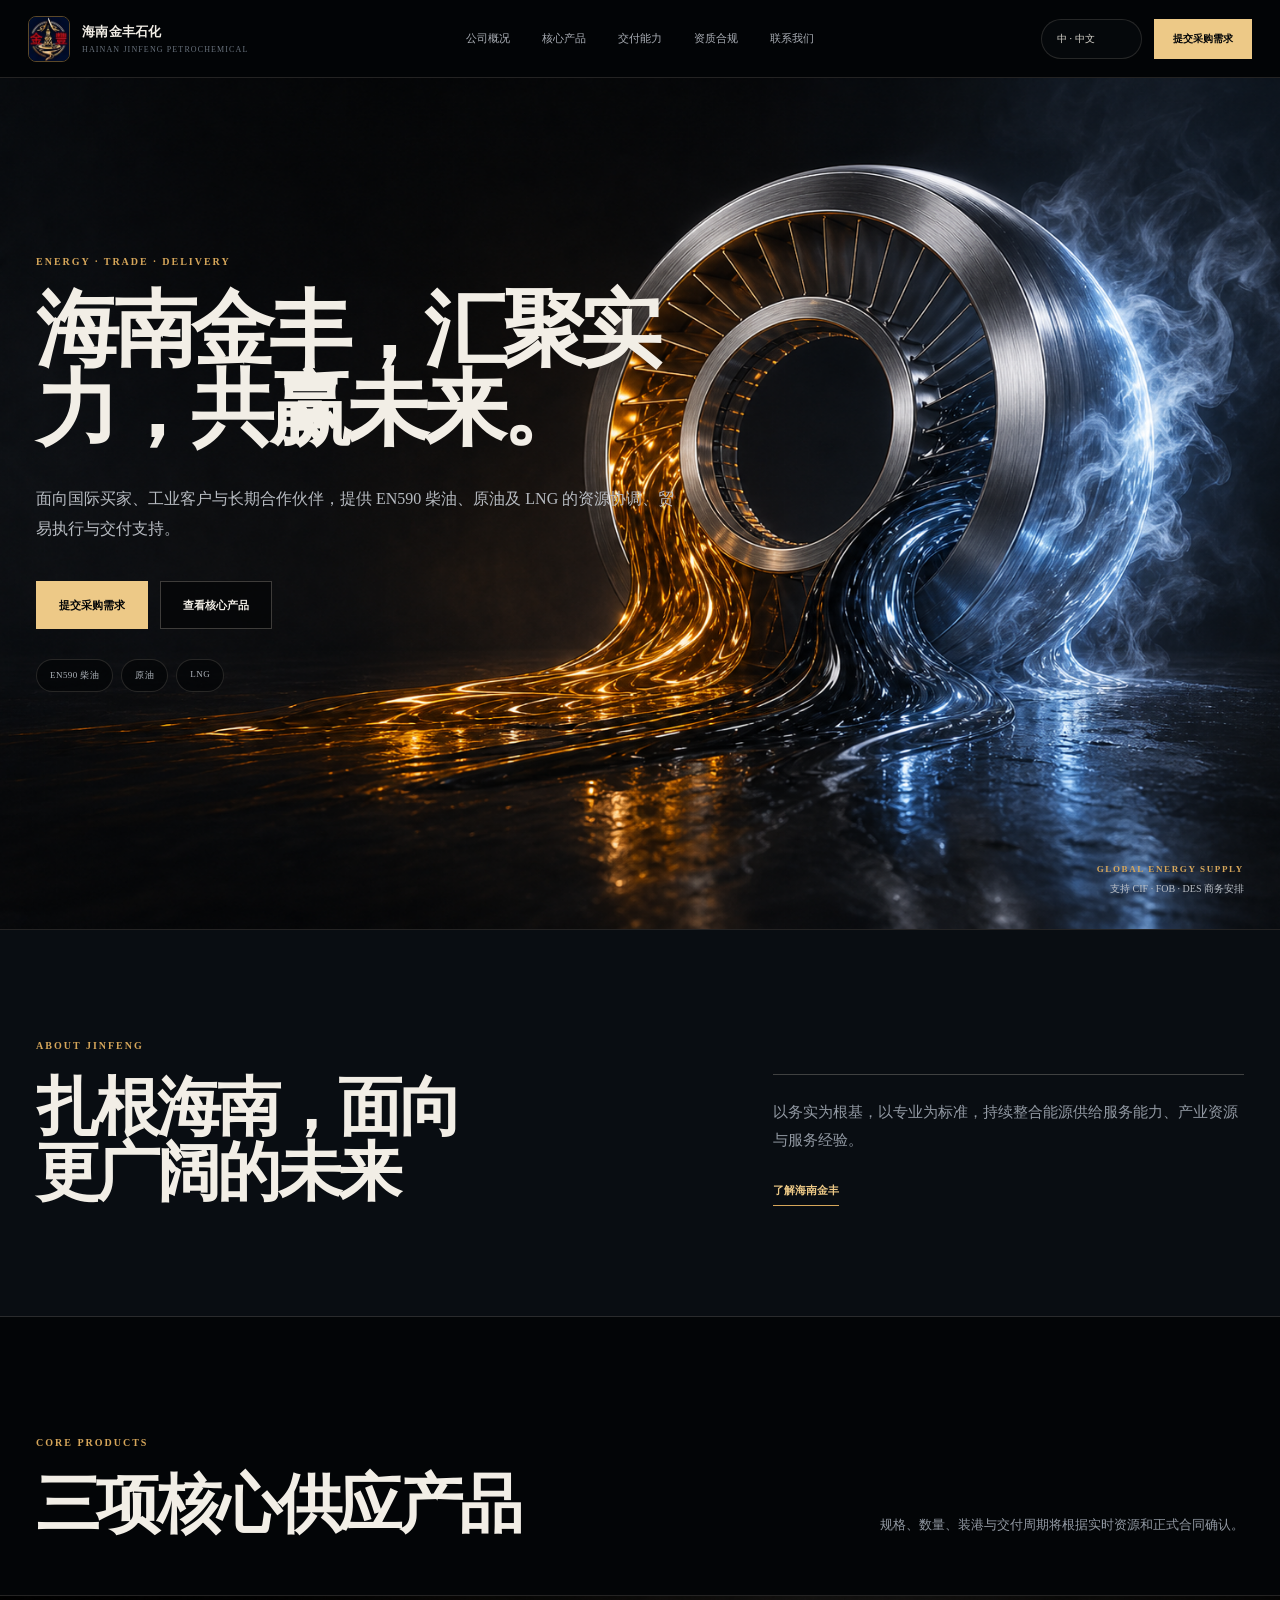
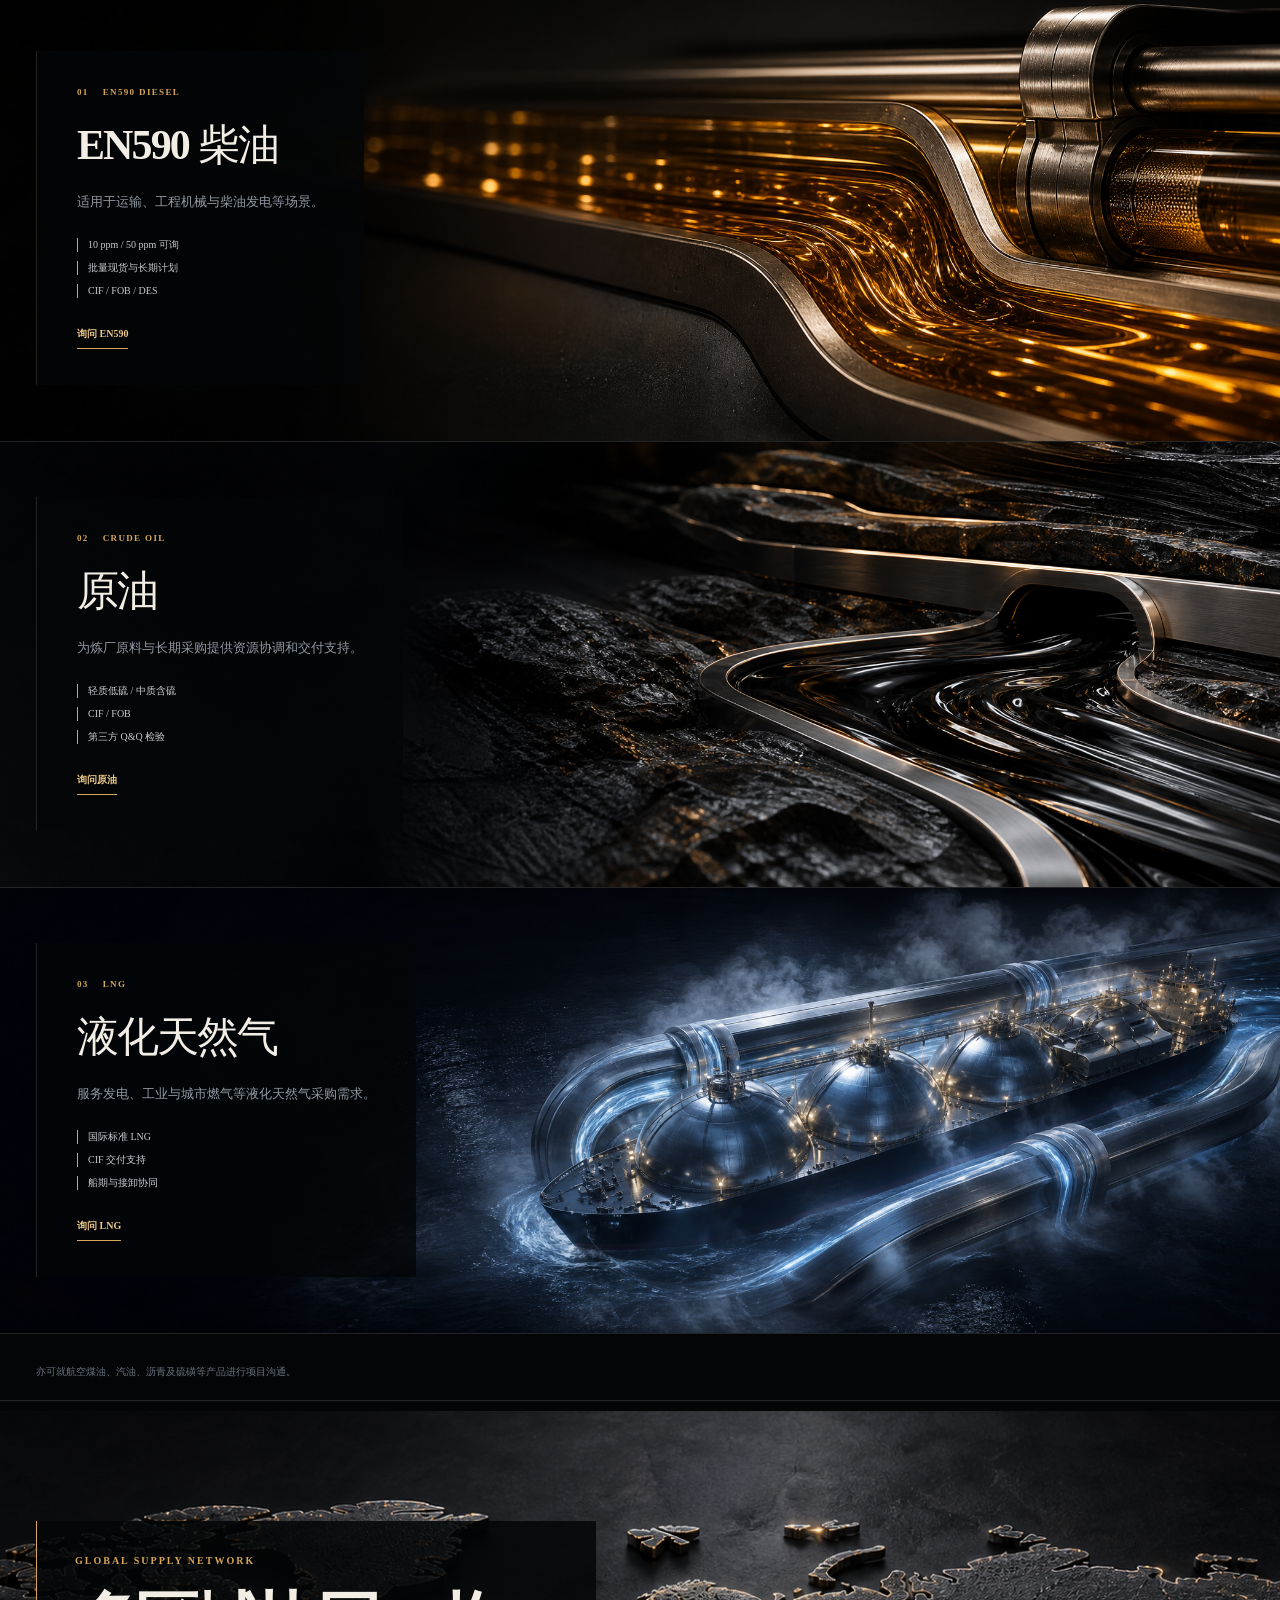
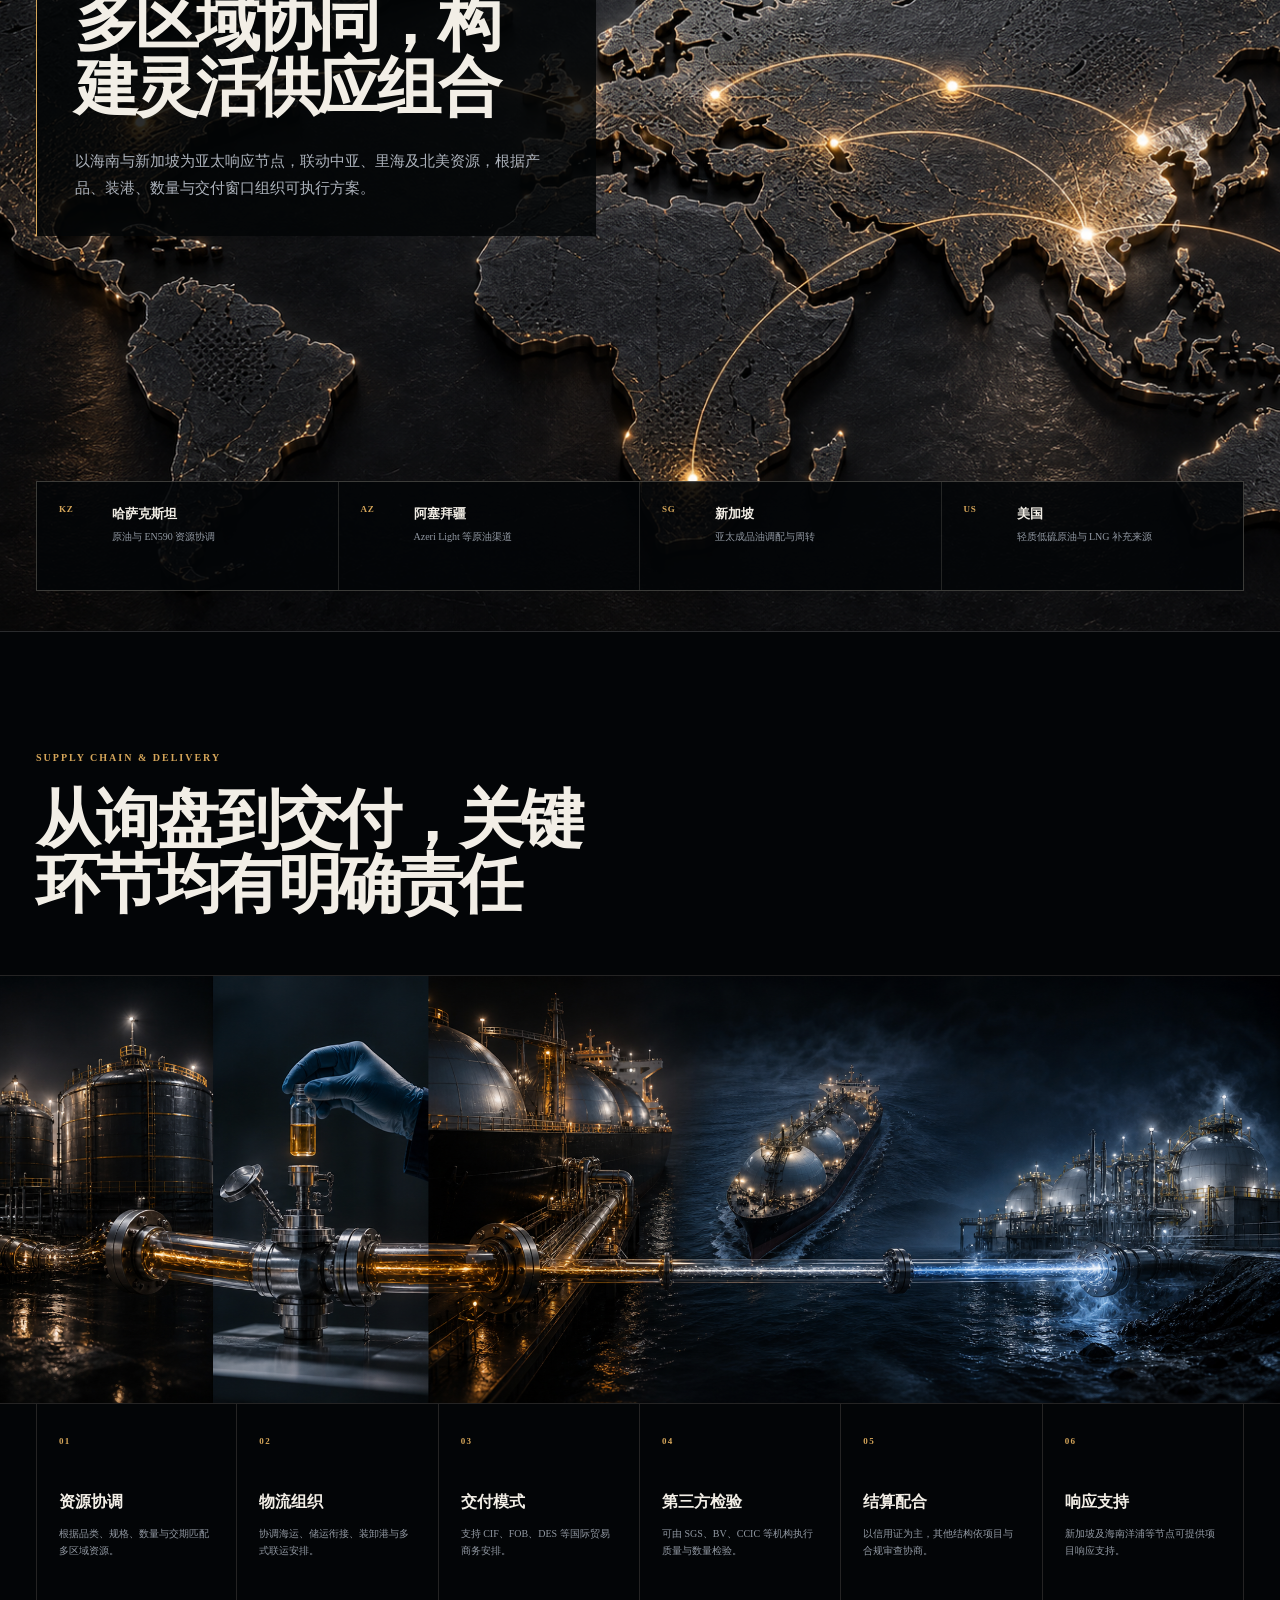
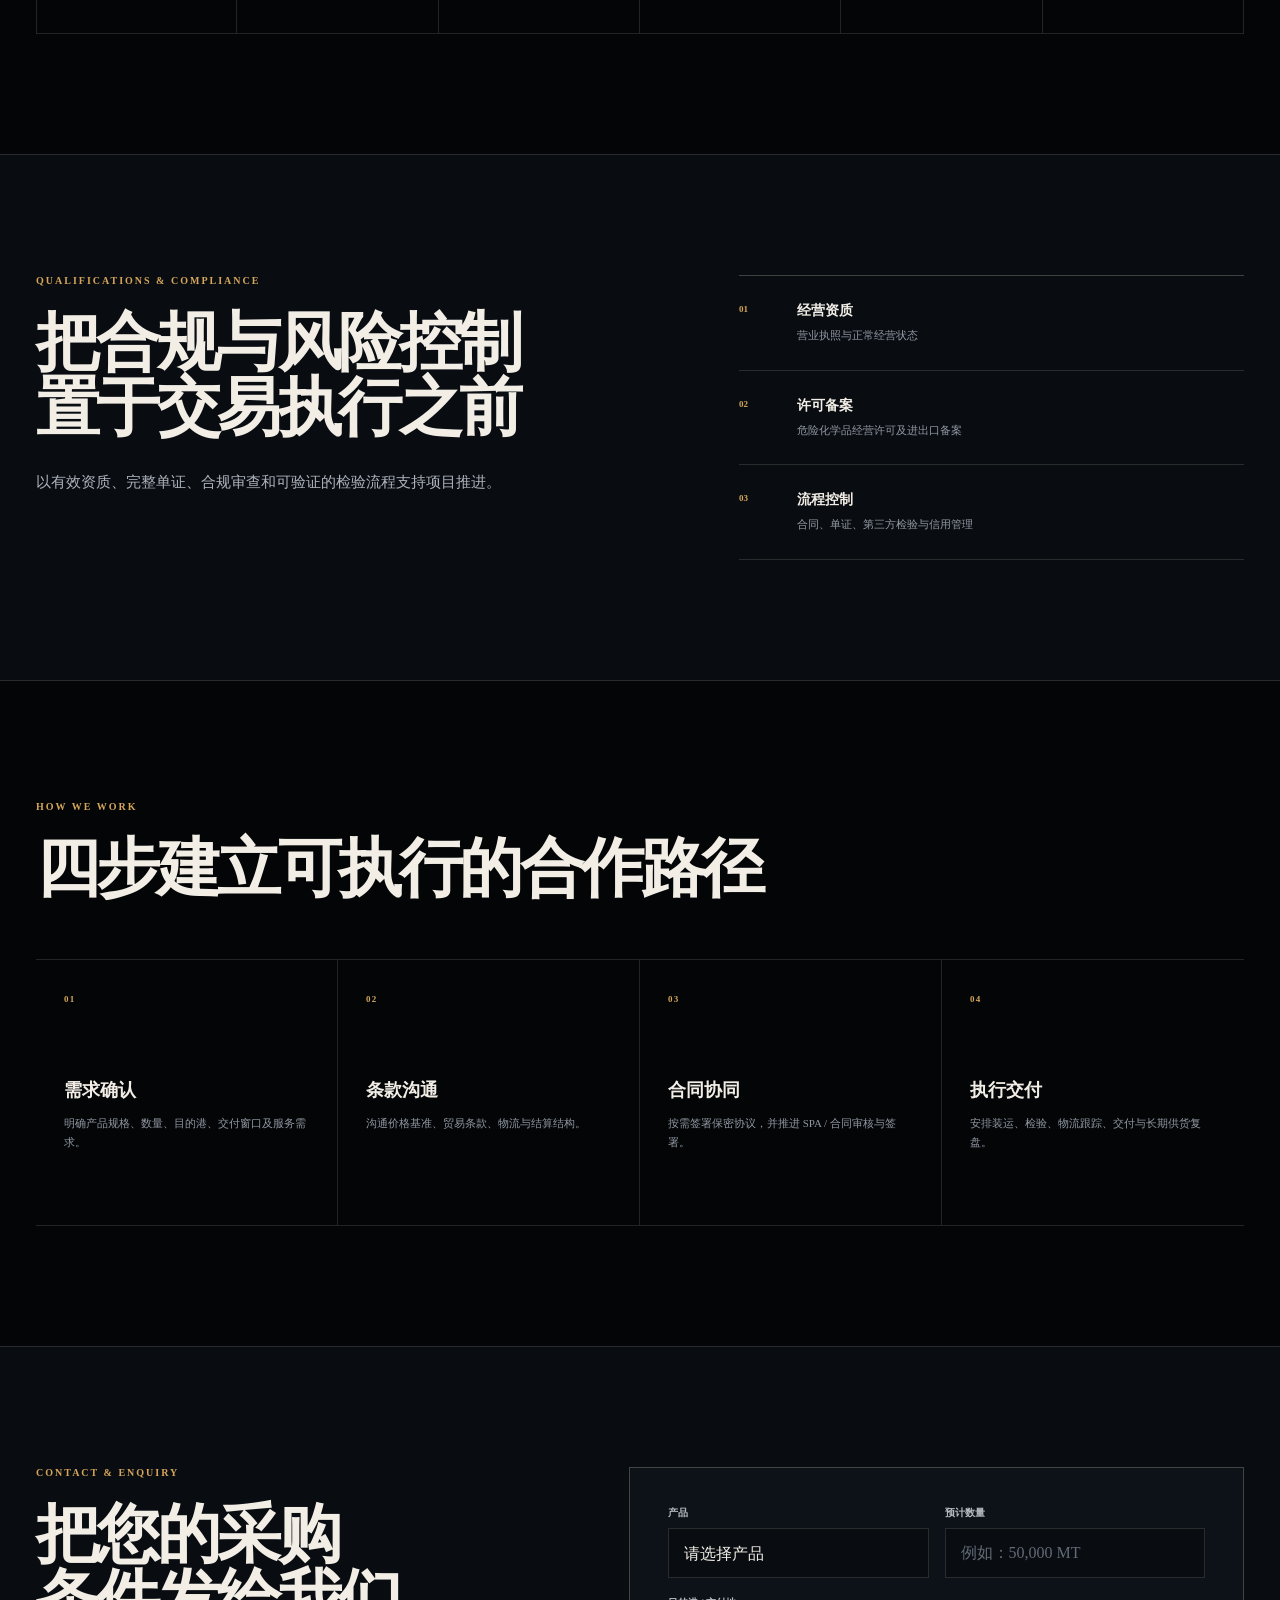
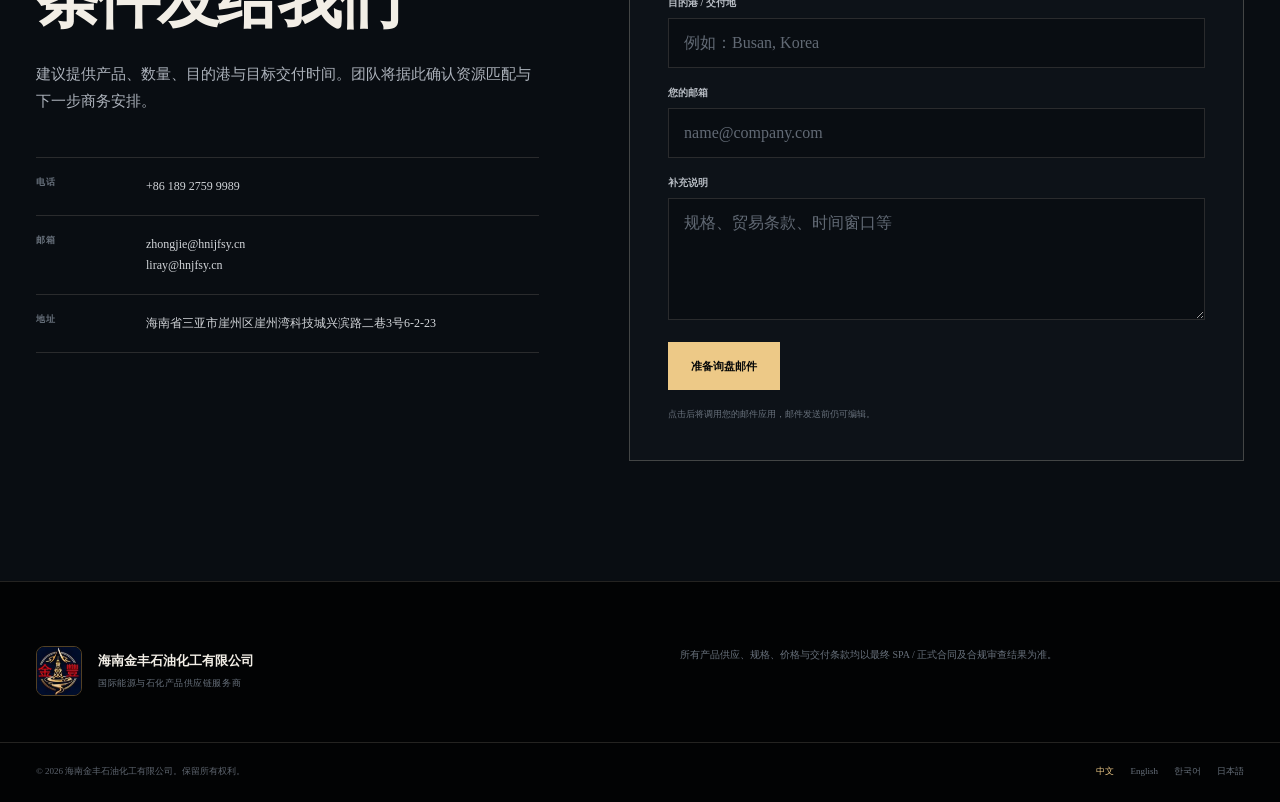
==== index.html @ 20428b2a "first commit" ====
<!DOCTYPE html><html lang="zh-CN"><head><meta charSet="utf-8"/><meta name="viewport" content="width=device-width, initial-scale=1"/><link rel="preload" as="image" href="/images/jinfeng-logo.jpg"/><link rel="preload" as="image" href="/images/liquid-metal/hero-energy-ring.png"/><link rel="preload" as="image" href="/images/liquid-metal/product-en590.png"/><link rel="preload" as="image" href="/images/liquid-metal/product-crude.png"/><link rel="preload" as="image" href="/images/liquid-metal/product-lng.png"/><link rel="preload" as="image" href="/images/liquid-metal/network-relief.png"/><link rel="preload" as="image" href="/images/liquid-metal/delivery-journey.png"/><link rel="stylesheet" href="/assets/index-DWVI_b_0.css" data-rsc-css-href="/assets/index-DWVI_b_0.css" data-precedence="vite-rsc/importer-resources"/><link rel="modulepreload" href="/assets/layout-segment-context--s3LykNp.js" crossorigin=""/><link rel="modulepreload" href="/assets/rolldown-runtime-S-ySWqyJ.js" crossorigin=""/><link rel="modulepreload" href="/assets/index-Y6eau2i-.js" crossorigin=""/><link rel="modulepreload" href="/assets/framework-CXnKph_e.js" crossorigin=""/><link rel="modulepreload" href="/assets/page-p6OCAEHW.js" crossorigin=""/><title>海南金丰石油化工有限公司 | Hainan Jinfeng Petrochemical</title><meta name="description" content="EN590 diesel, crude oil and LNG supply-chain services for international buyers, with resource coordination, trade execution and delivery support."/><meta property="og:title" content="Hainan Jinfeng Petrochemical"/><meta property="og:description" content="Reliable energy flows. Disciplined global delivery."/><meta property="og:type" content="website"/><meta property="og:image" content="https://hnjfsy.cn/og.png"/><meta property="og:image:width" content="1730"/><meta property="og:image:height" content="909"/><meta property="og:image:alt" content="Hainan Jinfeng Petrochemical — EN590, crude oil and LNG"/><meta name="twitter:card" content="summary_large_image"/><meta name="twitter:title" content="Hainan Jinfeng Petrochemical"/><meta name="twitter:description" content="Reliable energy flows. Disciplined global delivery."/><meta name="twitter:image" content="https://hnjfsy.cn/og.png"/><link rel="shortcut icon" href="https://hnjfsy.cn/images/jinfeng-logo.jpg"/><link rel="icon" href="https://hnjfsy.cn/images/jinfeng-logo.jpg"/><script>self.__VINEXT_RSC_PARAMS__={}</script><script>self.__VINEXT_RSC_NAV__={"pathname":"/","searchParams":[]}</script><link rel="modulepreload" href="/assets/index-Y6eau2i-.js" />
</head><body><main class="site-shell"><header class="site-header"><div class="header-inner"><a class="brand" href="#top" aria-label="海南金丰石油化工有限公司"><img class="brand-logo" src="/images/jinfeng-logo.jpg" alt="" width="48" height="52"/><span class="brand-copy"><strong>海南金丰石化</strong><small>HAINAN JINFENG PETROCHEMICAL</small></span></a><nav class="main-nav " aria-label="Main navigation"><a href="/about?lang=zh">公司概况</a><a href="#products">核心产品</a><a href="#delivery">交付能力</a><a href="#compliance">资质合规</a><a href="#contact">联系我们</a><div class="mobile-language-row" aria-label="选择语言"><button class="is-active" type="button">中文</button><button class="" type="button">English</button><button class="" type="button">한국어</button><button class="" type="button">日本語</button></div></nav><div class="header-actions"><label class="language-picker"><span class="sr-only">选择语言</span><select aria-label="选择语言"><option value="zh" selected="">中<!-- --> · <!-- -->中文</option><option value="en">EN<!-- --> · <!-- -->English</option><option value="ko">한<!-- --> · <!-- -->한국어</option><option value="ja">日<!-- --> · <!-- -->日本語</option></select></label><a class="header-enquiry" href="#contact">提交采购需求</a><button class="menu-toggle" aria-expanded="false" aria-label="打开导航" type="button">打开导航</button></div></div></header><section class="lm-hero" id="top"><img class="lm-hero-art" src="/images/liquid-metal/hero-energy-ring.png" alt="" width="1586" height="992"/><div class="container lm-hero-inner"><div class="lm-hero-copy"><p class="eyebrow">ENERGY · TRADE · DELIVERY</p><h1>海南金丰，汇聚实力，共赢未来。</h1><p class="hero-body">面向国际买家、工业客户与长期合作伙伴，提供 EN590 柴油、原油及 LNG 的资源协调、贸易执行与交付支持。</p><div class="hero-actions"><a class="button button-primary" href="#contact">提交采购需求</a><a class="button button-ghost" href="#products">查看核心产品</a></div><div class="hero-product-line" aria-label="三项核心供应产品"><span>EN590 柴油</span><span>原油</span><span>LNG</span></div></div><div class="hero-spec"><span>GLOBAL ENERGY SUPPLY</span><strong>支持 CIF · FOB · DES 商务安排</strong></div></div></section><section class="about-preview" id="about"><div class="container about-preview-grid"><div><p class="eyebrow dark">ABOUT JINFENG</p><h2>扎根海南，面向更广阔的未来</h2></div><div class="about-preview-copy"><p>以务实为根基，以专业为标准，持续整合能源供给服务能力、产业资源与服务经验。</p><a class="editorial-link" href="/about?lang=zh">了解海南金丰</a></div></div></section><section class="products-section" id="products"><div class="container section-heading split-heading"><div><p class="eyebrow dark">CORE PRODUCTS</p><h2>三项核心供应产品</h2></div><p>规格、数量、装港与交付周期将根据实时资源和正式合同确认。</p></div><div class="product-bands"><article class="product-band"><img class="product-band-art" src="/images/liquid-metal/product-en590.png" alt="" width="2172" height="724"/><div class="container product-band-inner"><div class="product-band-copy"><div class="product-kicker"><span>01</span><strong>EN590 DIESEL</strong></div><h3>EN590 柴油</h3><p>适用于运输、工程机械与柴油发电等场景。</p><ul><li>10 ppm / 50 ppm 可询</li><li>批量现货与长期计划</li><li>CIF / FOB / DES</li></ul><button class="editorial-button" type="button">询问 EN590</button></div></div></article><article class="product-band"><img class="product-band-art" src="/images/liquid-metal/product-crude.png" alt="" width="2172" height="724"/><div class="container product-band-inner"><div class="product-band-copy"><div class="product-kicker"><span>02</span><strong>CRUDE OIL</strong></div><h3>原油</h3><p>为炼厂原料与长期采购提供资源协调和交付支持。</p><ul><li>轻质低硫 / 中质含硫</li><li>CIF / FOB</li><li>第三方 Q&amp;Q 检验</li></ul><button class="editorial-button" type="button">询问原油</button></div></div></article><article class="product-band"><img class="product-band-art" src="/images/liquid-metal/product-lng.png" alt="" width="2172" height="724"/><div class="container product-band-inner"><div class="product-band-copy"><div class="product-kicker"><span>03</span><strong>LNG</strong></div><h3>液化天然气</h3><p>服务发电、工业与城市燃气等液化天然气采购需求。</p><ul><li>国际标准 LNG</li><li>CIF 交付支持</li><li>船期与接卸协同</li></ul><button class="editorial-button" type="button">询问 LNG</button></div></div></article></div><p class="container other-products">亦可就航空煤油、汽油、沥青及硫磺等产品进行项目沟通。</p></section><section class="network-section"><img class="network-art" src="/images/liquid-metal/network-relief.png" alt="" width="1858" height="846"/><div class="container network-inner"><div class="network-copy"><p class="eyebrow">GLOBAL SUPPLY NETWORK</p><h2>多区域协同，构建灵活供应组合</h2><p>以海南与新加坡为亚太响应节点，联动中亚、里海及北美资源，根据产品、装港、数量与交付窗口组织可执行方案。</p></div><div class="region-strip"><div class="region"><span>KZ</span><div><strong>哈萨克斯坦</strong><p>原油与 EN590 资源协调</p></div></div><div class="region"><span>AZ</span><div><strong>阿塞拜疆</strong><p>Azeri Light 等原油渠道</p></div></div><div class="region"><span>SG</span><div><strong>新加坡</strong><p>亚太成品油调配与周转</p></div></div><div class="region"><span>US</span><div><strong>美国</strong><p>轻质低硫原油与 LNG 补充来源</p></div></div></div></div></section><section class="delivery-section" id="delivery"><div class="container section-heading split-heading"><div><p class="eyebrow dark">SUPPLY CHAIN &amp; DELIVERY</p><h2>从询盘到交付，关键环节均有明确责任</h2></div></div><figure class="delivery-visual"><img src="/images/liquid-metal/delivery-journey.png" alt="" width="2172" height="724"/></figure><div class="container delivery-track"><article class="delivery-point"><span>01</span><h3>资源协调</h3><p>根据品类、规格、数量与交期匹配多区域资源。</p></article><article class="delivery-point"><span>02</span><h3>物流组织</h3><p>协调海运、储运衔接、装卸港与多式联运安排。</p></article><article class="delivery-point"><span>03</span><h3>交付模式</h3><p>支持 CIF、FOB、DES 等国际贸易商务安排。</p></article><article class="delivery-point"><span>04</span><h3>第三方检验</h3><p>可由 SGS、BV、CCIC 等机构执行质量与数量检验。</p></article><article class="delivery-point"><span>05</span><h3>结算配合</h3><p>以信用证为主，其他结构依项目与合规审查协商。</p></article><article class="delivery-point"><span>06</span><h3>响应支持</h3><p>新加坡及海南洋浦等节点可提供项目响应支持。</p></article></div></section><section class="compliance-section" id="compliance"><div class="container compliance-grid"><div><p class="eyebrow">QUALIFICATIONS &amp; COMPLIANCE</p><h2>把合规与风险控制置于交易执行之前</h2><p class="compliance-body">以有效资质、完整单证、合规审查和可验证的检验流程支持项目推进。</p></div><div class="compliance-list"><div class="compliance-item"><span>0<!-- -->1</span><div><strong>经营资质</strong><p>营业执照与正常经营状态</p></div></div><div class="compliance-item"><span>0<!-- -->2</span><div><strong>许可备案</strong><p>危险化学品经营许可及进出口备案</p></div></div><div class="compliance-item"><span>0<!-- -->3</span><div><strong>流程控制</strong><p>合同、单证、第三方检验与信用管理</p></div></div></div></div></section><section class="process-section"><div class="container"><div class="section-heading"><p class="eyebrow dark">HOW WE WORK</p><h2>四步建立可执行的合作路径</h2></div><div class="process-track"><article class="process-step"><span>01</span><h3>需求确认</h3><p>明确产品规格、数量、目的港、交付窗口及服务需求。</p></article><article class="process-step"><span>02</span><h3>条款沟通</h3><p>沟通价格基准、贸易条款、物流与结算结构。</p></article><article class="process-step"><span>03</span><h3>合同协同</h3><p>按需签署保密协议，并推进 SPA / 合同审核与签署。</p></article><article class="process-step"><span>04</span><h3>执行交付</h3><p>安排装运、检验、物流跟踪、交付与长期供货复盘。</p></article></div></div></section><section class="contact-section" id="contact"><div class="container contact-grid"><div class="contact-copy"><p class="eyebrow">CONTACT &amp; ENQUIRY</p><h2>把您的采购条件发给我们</h2><p class="contact-lead">建议提供产品、数量、目的港与目标交付时间。团队将据此确认资源匹配与下一步商务安排。</p><dl class="contact-details"><div><dt>电话</dt><dd><a href="tel:+8618927599989">+86 189 2759 9989</a></dd></div><div><dt>邮箱</dt><dd><a href="mailto:zhongjie@hnijfsy.cn">zhongjie@hnijfsy.cn</a><a href="mailto:liray@hnjfsy.cn">liray@hnjfsy.cn</a></dd></div><div><dt>地址</dt><dd>海南省三亚市崖州区崖州湾科技城兴滨路二巷3号6-2-23</dd></div></dl></div><form class="enquiry-form"><div class="form-row"><label><span>产品</span><select id="product" name="product" required=""><option value="" disabled="" selected="">请选择产品</option><option value="EN590 柴油">EN590 柴油</option><option value="原油">原油</option><option value="液化天然气">液化天然气</option></select></label><label><span>预计数量</span><input placeholder="例如：50,000 MT" required="" type="text" name="volume"/></label></div><label><span>目的港 / 交付地</span><input placeholder="例如：Busan, Korea" required="" type="text" name="destination"/></label><label><span>您的邮箱</span><input placeholder="name@company.com" required="" type="email" name="contact"/></label><label><span>补充说明</span><textarea name="note" placeholder="规格、贸易条款、时间窗口等" rows="4"></textarea></label><button class="button button-primary form-submit" type="submit">准备询盘邮件</button><p class="form-hint">点击后将调用您的邮件应用，邮件发送前仍可编辑。</p></form></div></section><footer class="site-footer"><div class="container footer-grid"><div class="footer-brand"><img src="/images/jinfeng-logo.jpg" alt="" width="48" height="52"/><div><strong>海南金丰石油化工有限公司</strong><p>国际能源与石化产品供应链服务商</p></div></div><p class="footer-legal">所有产品供应、规格、价格与交付条款均以最终 SPA / 正式合同及合规审查结果为准。</p></div><div class="container footer-bottom"><span>© <!-- -->2026<!-- --> <!-- -->海南金丰石油化工有限公司。保留所有权利。</span><div class="footer-languages"><button class="is-active" type="button">中文</button><button class="" type="button">English</button><button class="" type="button">한국어</button><button class="" type="button">日本語</button></div></div></footer></main><script id="_R_">import("/assets/index-Y6eau2i-.js")</script></body></html><script>self.__VINEXT_RSC_CHUNKS__=self.__VINEXT_RSC_CHUNKS__||[];self.__VINEXT_RSC_CHUNKS__.push("2:I[\"8c0f216c4604\",[],\"Children\",1]\n3:I[\"15c18cfaeeff\",[],\"LayoutSegmentProvider\",1]\n4:I[\"8c0f216c4604\",[],\"Slot\",1]\n5:I[\"593f344dc510\",[],\"RedirectBoundary\",1]\n:HL[\"/assets/index-DWVI_b_0.css\",\"style\"]\n")</script><script>self.__VINEXT_RSC_CHUNKS__=self.__VINEXT_RSC_CHUNKS__||[];self.__VINEXT_RSC_CHUNKS__.push("0:{\"__route\":\"route:/\",\"__interceptionContext\":null,\"__layoutIds\":[\"layout:/\"],\"__rootLayout\":\"/\",\"page:/\":\"$L1\",\"layout:/\":[[[[\"$\",\"link\",\"css:/assets/index-DWVI_b_0.css\",{\"rel\":\"stylesheet\",\"precedence\":\"vite-rsc/importer-resources\",\"href\":\"/assets/index-DWVI_b_0.css\",\"data-rsc-css-href\":\"/assets/index-DWVI_b_0.css\"}],\"$undefined\"],[\"$\",\"html\",null,{\"lang\":\"zh-CN\",\"children\":[\"$\",\"body\",null,{\"children\":[\"$\",\"$L2\",null,{}]}]}]],null],\"route:/\":[[[\"$\",\"meta\",null,{\"charSet\":\"utf-8\"}],[[\"$\",\"title\",\"0\",{\"children\":\"海南金丰石油化工有限公司 | Hainan Jinfeng Petrochemical\"}],[\"$\",\"meta\",\"1\",{\"name\":\"description\",\"content\":\"EN590 diesel, crude oil and LNG supply-chain services for international buyers, with resource coordination, trade execution and delivery support.\"}],[\"$\",\"meta\",\"2\",{\"property\":\"og:title\",\"content\":\"Hainan Jinfeng Petrochemical\"}],[\"$\",\"meta\",\"3\",{\"property\":\"og:description\",\"content\":\"Reliable energy flows. Disciplined global delivery.\"}],[\"$\",\"meta\",\"4\",{\"property\":\"og:type\",\"content\":\"website\"}],[\"$\",\"meta\",\"5\",{\"property\":\"og:image\",\"content\":\"https://hnjfsy.cn/og.png\"}],[\"$\",\"meta\",\"6\",{\"property\":\"og:image:width\",\"content\":\"1730\"}],[\"$\",\"meta\",\"7\",{\"property\":\"og:image:height\",\"content\":\"909\"}],[\"$\",\"meta\",\"8\",{\"property\":\"og:image:alt\",\"content\":\"Hainan Jinfeng Petrochemical — EN590, crude oil and LNG\"}],[\"$\",\"meta\",\"9\",{\"name\":\"twitter:card\",\"content\":\"summary_large_image\"}],[\"$\",\"meta\",\"10\",{\"name\":\"twitter:title\",\"content\":\"Hainan Jinfeng Petrochemical\"}],[\"$\",\"meta\",\"11\",{\"name\":\"twitter:description\",\"content\":\"Reliable energy flows. Disciplined global delivery.\"}],[\"$\",\"meta\",\"12\",{\"name\":\"twitter:image\",\"content\":\"https://hnjfsy.cn/og.png\"}],[\"$\",\"link\",\"13\",{\"rel\":\"shortcut icon\",\"href\":\"https://hnjfsy.cn/images/jinfeng-logo.jpg\"}],[\"$\",\"link\",\"14\",{\"rel\":\"icon\",\"href\":\"https://hnjfsy.cn/images/jinfeng-logo.jpg\"}]],[[\"$\",\"meta\",\"0\",{\"name\":\"viewport\",\"content\":\"width=device-width, initial-scale=1\"}]]],[\"$\",\"$L3\",null,{\"segmentMap\":{\"children\":[]},\"children\":[\"$\",\"$L4\",null,{\"id\":\"layout:/\",\"parallelSlots\":\"$undefined\",\"children\":[\"$\",\"$L5\",null,{\"children\":[\"$\",\"$L3\",null,{\"segmentMap\":{\"children\":[]},\"children\":[\"$\",\"$L4\",null,{\"id\":\"page:/\"}]}]}]}]}]],\"__layoutFlags\":{\"layout:/\":\"s\"},\"__artifactCompatibility\":{\"schemaVersion\":1,\"graphVersion\":\"app-route-graph:4uhn5s1wvoptc\",\"deploymentVersion\":\"5b108df9-3a16-4e17-9321-9ce6ffebacb6\",\"appElementsSchemaVersion\":1,\"rscPayloadSchemaVersion\":1,\"rootBoundaryId\":\"/\",\"renderEpoch\":null}}\n")</script><script>self.__VINEXT_RSC_CHUNKS__=self.__VINEXT_RSC_CHUNKS__||[];self.__VINEXT_RSC_CHUNKS__.push("6:I[\"6efdf509a785\",[],\"default\",1]\n1:[\"$\",\"$L6\",null,{\"params\":\"$@7\",\"searchParams\":\"$@8\"}]\n")</script><script>self.__VINEXT_RSC_CHUNKS__=self.__VINEXT_RSC_CHUNKS__||[];self.__VINEXT_RSC_CHUNKS__.push("7:{}\n8:{}\n")</script><script>self.__VINEXT_RSC_DONE__=true</script>
---- assets/index-DWVI_b_0.css ----
:root{--black:#030507;--void:#05080b;--surface:#090d12;--surface-2:#0d1218;--line:#ede4d324;--line-strong:#ede4d33d;--white:#f2eee6;--white-soft:#d9d5cd;--muted:#9299a3;--muted-2:#68717c;--gold:#d6a65a;--gold-soft:#edc987;--ice:#99c8ec;--header-height:78px;--container:1360px}*{box-sizing:border-box}html{background:var(--black);scroll-behavior:smooth}body{background:var(--black);color:var(--white);min-width:320px;margin:0;font-family:Arial,PingFang SC,Microsoft YaHei,Noto Sans CJK SC,sans-serif}body,button,input,select,textarea{font:inherit}a{color:inherit;text-decoration:none}button,input,select,textarea{appearance:none}button,select{cursor:pointer}img{max-width:100%;display:block}::selection{background:var(--gold);color:var(--black)}.sr-only{clip:rect(0, 0, 0, 0);clip-path:inset(50%);white-space:nowrap;width:1px;height:1px;position:absolute;overflow:hidden}.site-shell{background:var(--black);min-height:100vh;overflow:hidden}.container{max-width:var(--container);width:100%;margin-inline:auto;padding-inline:36px}.site-header{border-bottom:1px solid var(--line);height:var(--header-height);z-index:50;background:#030507eb;position:fixed;top:0;left:0;right:0}.header-inner{justify-content:space-between;align-items:center;max-width:1540px;height:100%;margin-inline:auto;padding-inline:28px;display:flex}.brand{align-items:center;gap:12px;min-width:310px;display:flex}.brand-logo{object-fit:cover;border:1px solid #d6a65a6b;border-radius:8px;width:42px;height:46px}.brand-copy{gap:4px;display:grid}.brand-copy strong{color:var(--white);letter-spacing:.02em;font-size:13px;font-weight:650}.brand-copy small{color:var(--muted-2);letter-spacing:.14em;font-size:8px}.main-nav{align-items:center;gap:32px;display:flex}.main-nav>a{color:#aaaeb5;padding-block:30px;font-size:11px;transition:color .18s;position:relative}.main-nav>a:after{background:var(--gold);content:"";transform-origin:0;width:100%;height:1px;transition:transform .18s;position:absolute;bottom:22px;left:0;transform:scaleX(0)}.main-nav>a:hover,.main-nav>a:focus-visible{color:var(--white)}.main-nav>a:hover:after,.main-nav>a:focus-visible:after{transform:scaleX(1)}.header-actions{justify-content:flex-end;align-items:center;gap:12px;min-width:310px;display:flex}.language-picker select{background:var(--void);border:1px solid var(--line);color:var(--white-soft);border-radius:999px;outline:none;min-height:40px;padding:0 32px 0 15px;font-size:10px}.header-enquiry{background:var(--gold-soft);border:1px solid var(--gold-soft);color:var(--black);align-items:center;min-height:40px;padding:0 18px;font-size:10px;font-weight:750;transition:background .18s,color .18s;display:inline-flex}.header-enquiry:hover,.header-enquiry:focus-visible{background:var(--white);color:var(--black)}.menu-toggle,.mobile-language-row{display:none}.eyebrow{color:var(--gold);letter-spacing:.2em;text-transform:uppercase;margin:0 0 24px;font-size:10px;font-weight:750}.eyebrow.dark{color:var(--gold)}.lm-hero{border-bottom:1px solid var(--line);min-height:930px;padding-top:var(--header-height);position:relative;overflow:hidden}.lm-hero-art{height:calc(100% - var(--header-height));inset:var(--header-height) 0 0;object-fit:cover;object-position:center;width:100%;position:absolute}.lm-hero-inner{z-index:2;align-items:center;min-height:850px;display:flex;position:relative}.lm-hero-copy{max-width:690px;padding-block:72px 130px}.lm-hero h1{color:var(--white);letter-spacing:-.065em;text-wrap:balance;max-width:760px;margin:0;font-size:clamp(64px,6.5vw,100px);font-weight:620;line-height:.96}.hero-body{color:#b7bbc1;max-width:650px;margin:34px 0 0;font-size:16px;line-height:1.85}.hero-actions{flex-wrap:wrap;gap:12px;margin-top:38px;display:flex}.button{border:1px solid #0000;justify-content:center;align-items:center;min-height:48px;padding:0 22px;font-size:11px;font-weight:750;transition:background .18s,border-color .18s,color .18s,transform .18s;display:inline-flex}.button:hover,.button:focus-visible{transform:translateY(-2px)}.button-primary{background:var(--gold-soft);border-color:var(--gold-soft);color:var(--black)}.button-primary:hover,.button-primary:focus-visible{background:var(--white);border-color:var(--white)}.button-ghost{border-color:var(--line-strong);color:var(--white);background:#030507b3}.button-ghost:hover,.button-ghost:focus-visible{border-color:var(--gold);color:var(--gold-soft)}.hero-product-line{flex-wrap:wrap;gap:8px;margin-top:30px;display:flex}.hero-product-line span{border:1px solid var(--line);color:#aeb4bb;letter-spacing:.05em;background:#030507ad;border-radius:999px;padding:9px 13px;font-size:9px}.hero-spec{flex-direction:column;align-items:flex-end;gap:8px;display:flex;position:absolute;bottom:32px;right:36px}.hero-spec span{color:var(--gold);letter-spacing:.18em;font-size:9px;font-weight:750}.hero-spec strong{color:#b9bec5;font-size:10px;font-weight:500}.about-preview{background:var(--surface);border-bottom:1px solid var(--line);padding:110px 0}.about-preview-grid{grid-template-columns:1.15fr .85fr;align-items:end;gap:100px;display:grid}.about-preview h2,.section-heading h2,.network-copy h2,.compliance-section h2,.contact-section h2,.process-section h2,.about-page-hero h1,.about-story-section h2,.belief-copy h2,.about-cta h2{color:var(--white);letter-spacing:-.055em;text-wrap:balance;margin:0;font-size:clamp(44px,5vw,72px);font-weight:600;line-height:1.02}.about-preview-copy{border-top:1px solid var(--line-strong);padding-top:24px}.about-preview-copy p{color:var(--muted);margin:0;font-size:15px;line-height:1.85}.editorial-link{border-bottom:1px solid var(--gold);color:var(--gold-soft);margin-top:28px;padding-bottom:7px;font-size:11px;font-weight:750;display:inline-block}.editorial-link:hover,.editorial-link:focus-visible{color:var(--white)}.products-section{background:var(--black);padding:120px 0 0}.section-heading{margin-bottom:58px}.split-heading{justify-content:space-between;align-items:end;gap:70px;display:flex}.split-heading>div{max-width:790px}.split-heading>p{color:var(--muted);max-width:390px;margin:0;font-size:13px;line-height:1.75}.product-bands{border-top:1px solid var(--line)}.product-band{border-bottom:1px solid var(--line);min-height:445px;position:relative;overflow:hidden}.product-band-art{object-fit:cover;object-position:center;width:100%;height:100%;transition:transform .6s;position:absolute;inset:0}.product-band:hover .product-band-art{transform:scale(1.02)}.product-band-inner{z-index:2;align-items:center;min-height:445px;display:flex;position:relative}.product-band-copy{border-left:1px solid var(--line);background:#030507cc;max-width:480px;padding:36px 40px}.product-kicker{align-items:center;gap:14px;margin-bottom:20px;display:flex}.product-kicker span,.product-kicker strong{color:var(--gold);letter-spacing:.15em;font-size:9px;font-weight:750}.product-band h3{color:var(--white);letter-spacing:-.045em;margin:0;font-size:42px;font-weight:590}.product-band-copy>p{color:var(--muted);margin:18px 0 0;font-size:13px;line-height:1.7}.product-band-copy ul{gap:9px;margin:25px 0;padding:0;list-style:none;display:grid}.product-band-copy li{border-left:1px solid var(--gold);color:#c8ccd1;padding-left:10px;font-size:10px;line-height:1.4}.editorial-button{border:0;border-bottom:1px solid var(--gold);color:var(--gold-soft);background:0 0;padding:0 0 7px;font-size:10px;font-weight:750}.editorial-button:hover,.editorial-button:focus-visible{color:var(--white)}.other-products{border-bottom:1px solid var(--line);color:var(--muted-2);padding-block:20px;font-size:10px;line-height:1.6}.network-section{background:var(--surface);border-bottom:1px solid var(--line);min-height:820px;position:relative;overflow:hidden}.network-art{object-fit:cover;object-position:center;width:100%;height:100%;position:absolute;inset:0}.network-inner{z-index:2;flex-direction:column;justify-content:space-between;min-height:820px;padding-top:110px;padding-bottom:40px;display:flex;position:relative}.network-copy{border-left:1px solid var(--gold);background:#030507d6;max-width:560px;padding:34px 38px}.network-copy>p:last-child,.compliance-body,.contact-lead{color:#adb3bc;margin:28px 0 0;font-size:15px;line-height:1.8}.region-strip{border:1px solid var(--line-strong);background:#030507e0;grid-template-columns:repeat(4,1fr);display:grid}.region{border-right:1px solid var(--line);grid-template-columns:35px 1fr;align-items:start;gap:18px;min-height:108px;padding:22px;display:grid}.region:last-child{border-right:0}.region>span{color:var(--gold);letter-spacing:.09em;font-size:9px;font-weight:750}.region strong{color:var(--white);font-size:13px;font-weight:620}.region p{color:var(--muted);margin:6px 0 0;font-size:10px;line-height:1.55}.delivery-section{background:var(--black);padding:120px 0 0}.delivery-visual{border-bottom:1px solid var(--line);border-top:1px solid var(--line);margin:0;overflow:hidden}.delivery-visual img{object-fit:cover;width:100%;height:auto}.delivery-track{grid-template-columns:repeat(6,1fr);padding-bottom:120px;display:grid}.delivery-point{border-bottom:1px solid var(--line);border-right:1px solid var(--line);min-height:230px;padding:26px 22px}.delivery-point:first-child{border-left:1px solid var(--line)}.delivery-point>span,.process-step>span{color:var(--gold);letter-spacing:.15em;font-size:9px;font-weight:750}.delivery-point h3{color:var(--white);margin:44px 0 12px;font-size:16px;font-weight:600}.delivery-point p{color:var(--muted);margin:0;font-size:10px;line-height:1.7}.compliance-section{background:var(--surface);border-bottom:1px solid var(--line);border-top:1px solid var(--line);padding:120px 0}.compliance-grid{grid-template-columns:1.08fr .92fr;gap:110px;display:grid}.compliance-list{border-top:1px solid var(--line-strong)}.compliance-item{border-bottom:1px solid var(--line);grid-template-columns:38px 1fr;align-items:start;gap:20px;padding:25px 0;display:grid}.compliance-item>span{color:var(--gold);padding-top:3px;font-size:9px;font-weight:750}.compliance-item strong{color:var(--white);font-size:14px;font-weight:620}.compliance-item p{color:var(--muted);margin:7px 0 0;font-size:11px;line-height:1.6}.process-section{background:var(--black);padding:120px 0}.process-track{border-bottom:1px solid var(--line);border-top:1px solid var(--line);grid-template-columns:repeat(4,1fr);display:grid}.process-step{border-right:1px solid var(--line);min-height:265px;padding:28px}.process-step:last-child{border-right:0}.process-step h3{color:var(--white);margin:72px 0 12px;font-size:18px;font-weight:600}.process-step p{color:var(--muted);margin:0;font-size:11px;line-height:1.7}.contact-section{background:var(--surface);border-top:1px solid var(--line);padding:120px 0}.contact-grid{grid-template-columns:.9fr 1.1fr;align-items:start;gap:90px;display:grid}.contact-details{margin:42px 0 0}.contact-details>div{border-top:1px solid var(--line);grid-template-columns:90px 1fr;gap:20px;padding:18px 0;display:grid}.contact-details>div:last-child{border-bottom:1px solid var(--line)}.contact-details dt{color:var(--muted-2);letter-spacing:.12em;text-transform:uppercase;font-size:9px;font-weight:750}.contact-details dd{color:#d2d5d9;flex-direction:column;margin:0;font-size:12px;line-height:1.75;display:flex}.contact-details a:hover,.contact-details a:focus-visible{color:var(--gold-soft)}.enquiry-form{background:var(--surface-2);border:1px solid var(--line-strong);gap:18px;padding:38px;display:grid}.form-row{grid-template-columns:1fr 1fr;gap:16px;display:grid}.enquiry-form label{gap:8px;display:grid}.enquiry-form label>span{color:#b8bdc4;font-size:10px;font-weight:650}.enquiry-form input,.enquiry-form select,.enquiry-form textarea{background:var(--surface);border:1px solid var(--line);color:var(--white);border-radius:0;outline:none;width:100%;padding:14px 15px;transition:background .18s,border-color .18s}.enquiry-form input,.enquiry-form select{min-height:50px}.enquiry-form textarea{resize:vertical;min-height:122px}.enquiry-form input::placeholder,.enquiry-form textarea::placeholder{color:#626a75}.enquiry-form input:focus,.enquiry-form select:focus,.enquiry-form textarea:focus{border-color:var(--gold);background:#0f141a}.enquiry-form select option{background:var(--surface)}.form-submit{justify-self:start;margin-top:4px}.form-hint{color:var(--muted-2);margin:0;font-size:9px;line-height:1.55}.site-footer{border-top:1px solid var(--line);background:#020304;padding:64px 0 24px}.footer-grid{grid-template-columns:1fr 1fr;align-items:start;gap:80px;display:grid}.footer-brand{align-items:center;gap:16px;display:flex}.footer-brand img{object-fit:cover;border:1px solid #d6a65a61;border-radius:8px;width:46px;height:50px}.footer-brand strong{color:var(--white);font-size:13px;font-weight:620}.footer-brand p{color:var(--muted-2);letter-spacing:.06em;margin:7px 0 0;font-size:9px}.footer-legal{color:var(--muted-2);margin:0;font-size:10px;line-height:1.7}.footer-bottom{border-top:1px solid var(--line);color:#5f6670;justify-content:space-between;align-items:center;margin-top:46px;padding-top:22px;font-size:9px;display:flex}.footer-languages{flex-wrap:wrap;gap:16px;display:flex}.footer-languages button,.mobile-language-row button{color:var(--muted-2);background:0 0;border:0;padding:0;font-size:9px}.footer-languages button:hover,.footer-languages button:focus-visible,.footer-languages button.is-active,.mobile-language-row button:hover,.mobile-language-row button:focus-visible,.mobile-language-row button.is-active{color:var(--gold-soft)}.about-page{background:var(--black);min-height:100vh;overflow:hidden}.about-page .main-nav>a.is-active{color:var(--white)}.about-page .main-nav>a.is-active:after{transform:scaleX(1)}.about-page-hero{border-bottom:1px solid var(--line);min-height:820px;padding-top:var(--header-height);position:relative;overflow:hidden}.about-page-hero>img{height:calc(100% - var(--header-height));inset:var(--header-height) 0 0;object-fit:cover;object-position:center;width:100%;position:absolute}.about-page-hero-inner{z-index:2;align-items:center;min-height:742px;display:flex;position:relative}.about-page-hero-copy{max-width:690px;padding:84px 0 120px}.breadcrumb{color:var(--muted-2);letter-spacing:.12em;text-transform:uppercase;margin:0 0 36px;font-size:9px}.about-page-hero h1{max-width:800px;font-size:clamp(58px,5.4vw,78px);line-height:.97}.about-page-hero-copy>p:last-child{color:#b4bac2;max-width:620px;margin:34px 0 0;font-size:16px;line-height:1.85}.about-story-section{background:var(--surface);border-bottom:1px solid var(--line);padding:130px 0}.about-story-grid{grid-template-columns:.8fr 1.2fr;gap:120px;display:grid}.story-index{color:var(--gold);letter-spacing:.16em;margin-bottom:30px;font-size:10px;font-weight:750;display:block}.story-copy{max-width:790px}.story-copy p{color:#b9bec5;margin:0 0 25px;font-size:17px;line-height:2}.story-quote{border-bottom:1px solid var(--line-strong);border-top:1px solid var(--line-strong);letter-spacing:-.035em;padding:44px 0;font-weight:560;color:var(--white)!important;margin-top:48px!important;font-size:clamp(26px,3vw,42px)!important;line-height:1.45!important}.belief-section{background:var(--black);padding:130px 0}.belief-visual{border-bottom:1px solid var(--line);border-top:1px solid var(--line);margin:0;overflow:hidden}.belief-visual img{width:100%;height:auto}.belief-grid{grid-template-columns:.95fr 1.05fr;gap:110px;padding-top:74px;display:grid}.belief-copy p{color:#b9bec5;margin:0 0 24px;font-size:16px;line-height:1.95}.about-cta{background:var(--surface);border-top:1px solid var(--line);padding:110px 0}.about-cta-inner{justify-content:space-between;align-items:end;gap:70px;display:flex}.about-cta-copy{max-width:780px}.about-cta-copy p{color:var(--muted);margin:26px 0 0;font-size:14px;line-height:1.8}.about-cta-actions{flex-wrap:wrap;gap:12px;display:flex}@media (width<=1180px){.brand,.header-actions{min-width:260px}.main-nav{gap:20px}.lm-hero{min-height:860px}.lm-hero-inner{min-height:780px}.lm-hero-copy{max-width:610px}.lm-hero h1{font-size:clamp(62px,7vw,82px)}.delivery-track{grid-template-columns:repeat(3,1fr)}.delivery-point:first-child,.delivery-point:nth-child(4){border-left:1px solid var(--line)}.region-strip{grid-template-columns:repeat(2,1fr)}.region:nth-child(2){border-right:0}.region:nth-child(-n+2){border-bottom:1px solid var(--line)}}@media (width<=900px){:root{--header-height:70px}.container{padding-inline:24px}.header-inner{padding-inline:20px}.brand{min-width:0}.brand-logo{width:39px;height:42px}.brand-copy small{display:none}.main-nav{border-bottom:1px solid var(--line);opacity:0;pointer-events:none;left:0;right:0;top:var(--header-height);background:#030507fa;flex-direction:column;align-items:stretch;gap:0;padding:24px;transition:opacity .18s,transform .18s;display:flex;position:fixed;transform:translateY(-10px)}.main-nav.is-open{opacity:1;pointer-events:auto;transform:translateY(0)}.main-nav>a{border-bottom:1px solid var(--line);color:var(--white);padding:15px 0;font-size:14px}.main-nav>a:after{display:none}.mobile-language-row{flex-wrap:wrap;gap:20px;padding-top:22px;display:flex}.language-picker,.header-enquiry{display:none}.header-actions{min-width:0}.menu-toggle{border:1px solid var(--line-strong);color:var(--white);background:0 0;justify-content:center;align-items:center;min-height:38px;padding:0 14px;font-size:10px;display:inline-flex}.lm-hero{min-height:820px}.lm-hero-art{object-position:62% center}.lm-hero-inner{align-items:flex-start;min-height:750px}.lm-hero-copy{max-width:610px;padding:78px 0 240px}.lm-hero h1{font-size:62px}.hero-body{max-width:560px;font-size:14px}.hero-spec{bottom:22px;right:24px}.about-preview-grid,.compliance-grid,.contact-grid,.about-story-grid,.belief-grid{grid-template-columns:1fr;gap:56px}.about-preview-grid{align-items:start}.split-heading{flex-direction:column;align-items:flex-start;gap:25px}.product-band-art{object-position:60% center}.network-section,.network-inner{min-height:760px}.process-track{grid-template-columns:repeat(2,1fr)}.process-step:nth-child(2){border-right:0}.process-step:nth-child(-n+2){border-bottom:1px solid var(--line)}.form-row{grid-template-columns:1fr}.about-page-hero{min-height:760px}.about-page-hero>img{object-position:62% center}.about-page-hero-inner{min-height:690px}.about-page-hero-copy{max-width:620px;padding:84px 0 230px}.about-cta-inner{flex-direction:column;align-items:flex-start}}@media (width<=680px){.container{padding-inline:18px}.brand-copy strong{text-overflow:ellipsis;white-space:nowrap;max-width:200px;display:block;overflow:hidden}.lm-hero{min-height:790px}.lm-hero-art{object-position:66% center;height:390px;inset:auto 0 0}.lm-hero-inner{min-height:720px}.lm-hero-copy{padding:65px 0 360px}.lm-hero h1{font-size:47px;line-height:1}.hero-body{margin-top:25px;font-size:13px;line-height:1.7}.hero-actions{flex-direction:column;align-items:stretch;margin-top:28px}.button{width:100%}.hero-product-line{display:none}.hero-spec{align-items:flex-start;bottom:14px;left:18px;right:auto}.about-preview,.compliance-section,.contact-section,.process-section,.about-story-section,.belief-section,.about-cta{padding-block:84px}.about-preview h2,.section-heading h2,.network-copy h2,.compliance-section h2,.contact-section h2,.process-section h2,.about-story-section h2,.belief-copy h2,.about-cta h2{font-size:39px}.products-section,.delivery-section{padding-top:84px}.product-band{min-height:610px}.product-band-art{object-position:66% center;height:260px;inset:auto 0 0}.product-band-inner{align-items:flex-start;min-height:610px;padding-top:28px}.product-band-copy{background:0 0;border-left:0;width:100%;max-width:none;padding:0}.product-band h3{font-size:34px}.network-section,.network-inner{min-height:850px}.network-art{object-position:60% center}.network-inner{padding-top:72px;padding-bottom:18px}.network-copy{border-left:0;max-width:none;padding:26px 24px}.region-strip{grid-template-columns:1fr}.region,.region:nth-child(2){border-bottom:1px solid var(--line);border-right:0}.region:last-child{border-bottom:0}.delivery-visual img{object-fit:cover;object-position:center;height:300px}.delivery-track{grid-template-columns:1fr;padding-bottom:84px}.delivery-point,.delivery-point:first-child,.delivery-point:nth-child(4){border-left:1px solid var(--line);min-height:0}.delivery-point h3{margin-top:28px}.process-track{grid-template-columns:1fr}.process-step,.process-step:nth-child(2){border-bottom:1px solid var(--line);border-right:0;min-height:0}.process-step:last-child{border-bottom:0}.process-step h3{margin-top:40px}.contact-details>div{grid-template-columns:72px 1fr}.enquiry-form{padding:24px 18px}.footer-grid{grid-template-columns:1fr;gap:34px}.footer-bottom{flex-direction:column;align-items:flex-start;gap:18px}.about-page-hero{min-height:760px}.about-page-hero>img{object-position:66% center;height:330px;inset:auto 0 0}.about-page-hero-inner{min-height:690px}.about-page-hero-copy{padding:68px 0 320px}.about-page-hero h1{font-size:44px}.about-page-hero-copy>p:last-child{font-size:14px}.story-copy p,.belief-copy p{font-size:15px;line-height:1.9}.story-quote{padding:34px 0;font-size:27px!important}.belief-visual img{object-fit:cover;object-position:center;height:330px}.about-cta-actions{flex-direction:column;align-items:stretch;width:100%}}@media (prefers-reduced-motion:reduce){html{scroll-behavior:auto}*,:before,:after{scroll-behavior:auto!important;transition-duration:.01ms!important}}
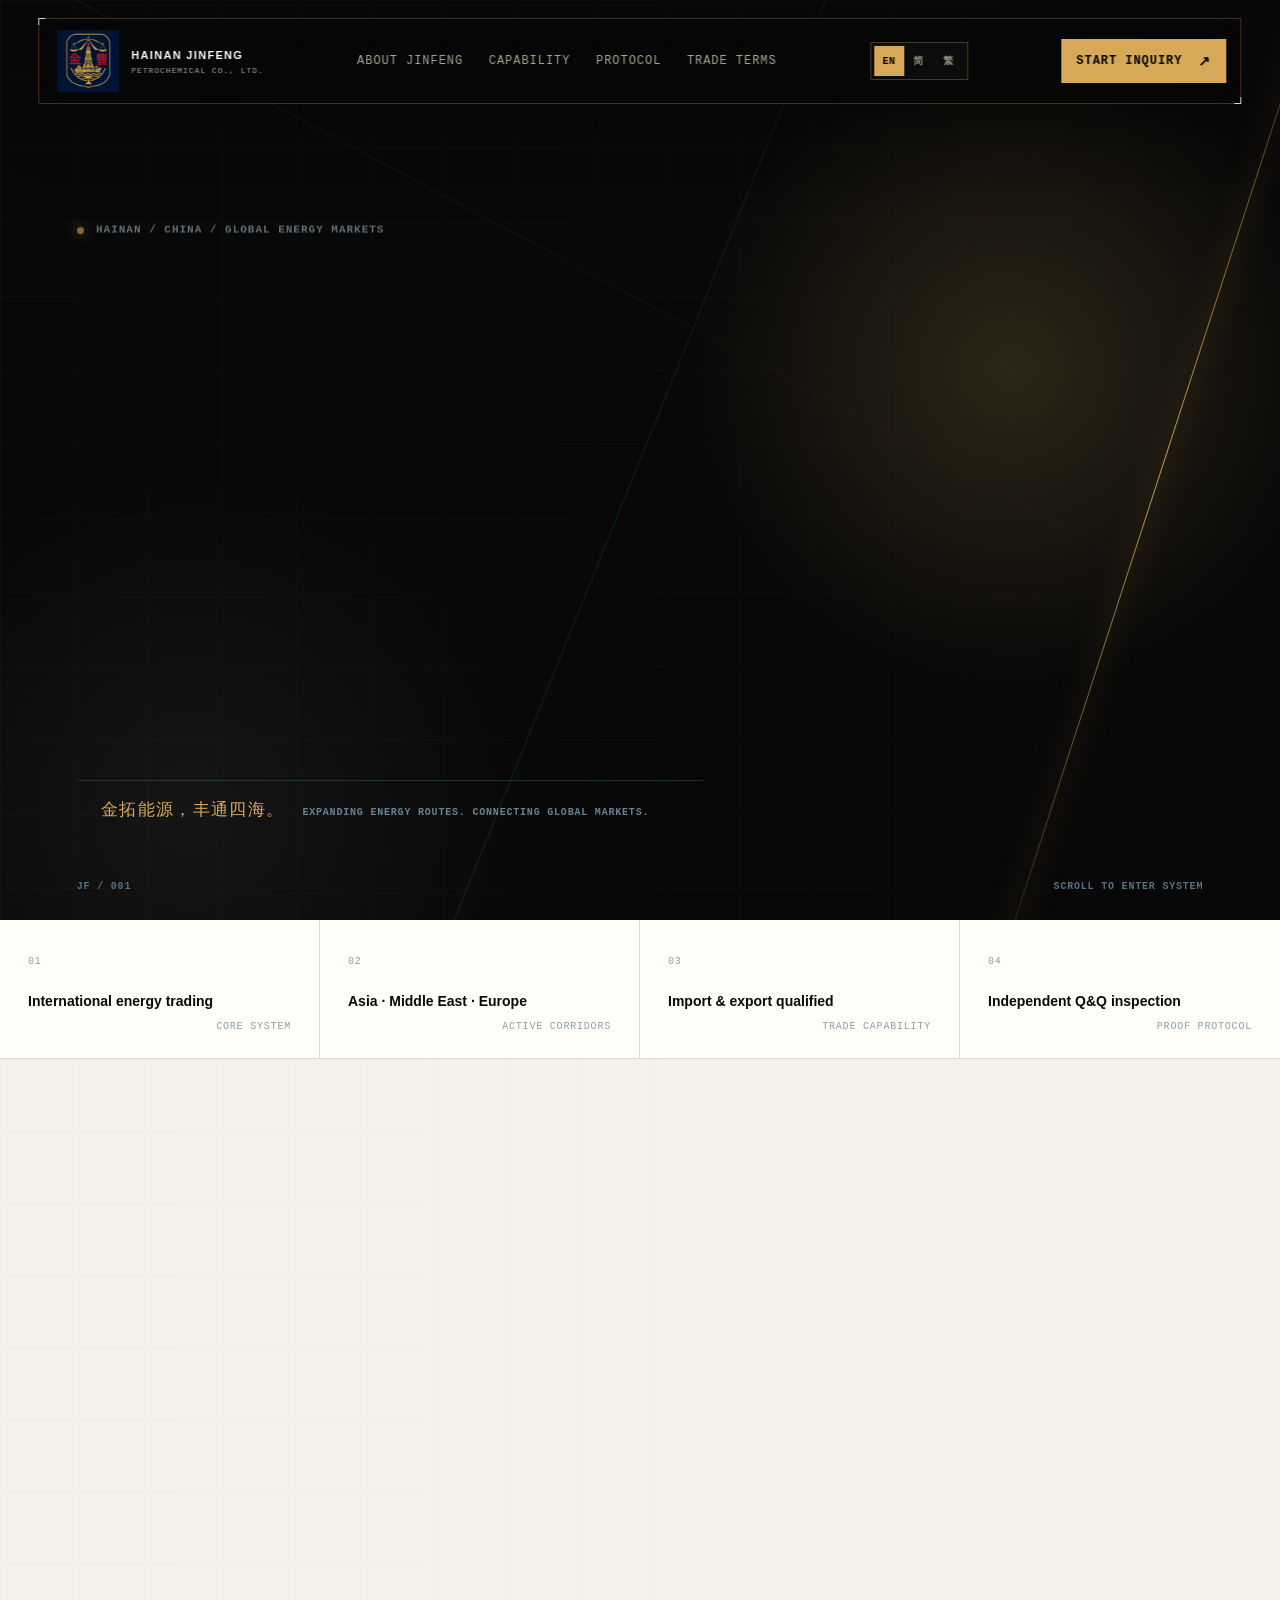
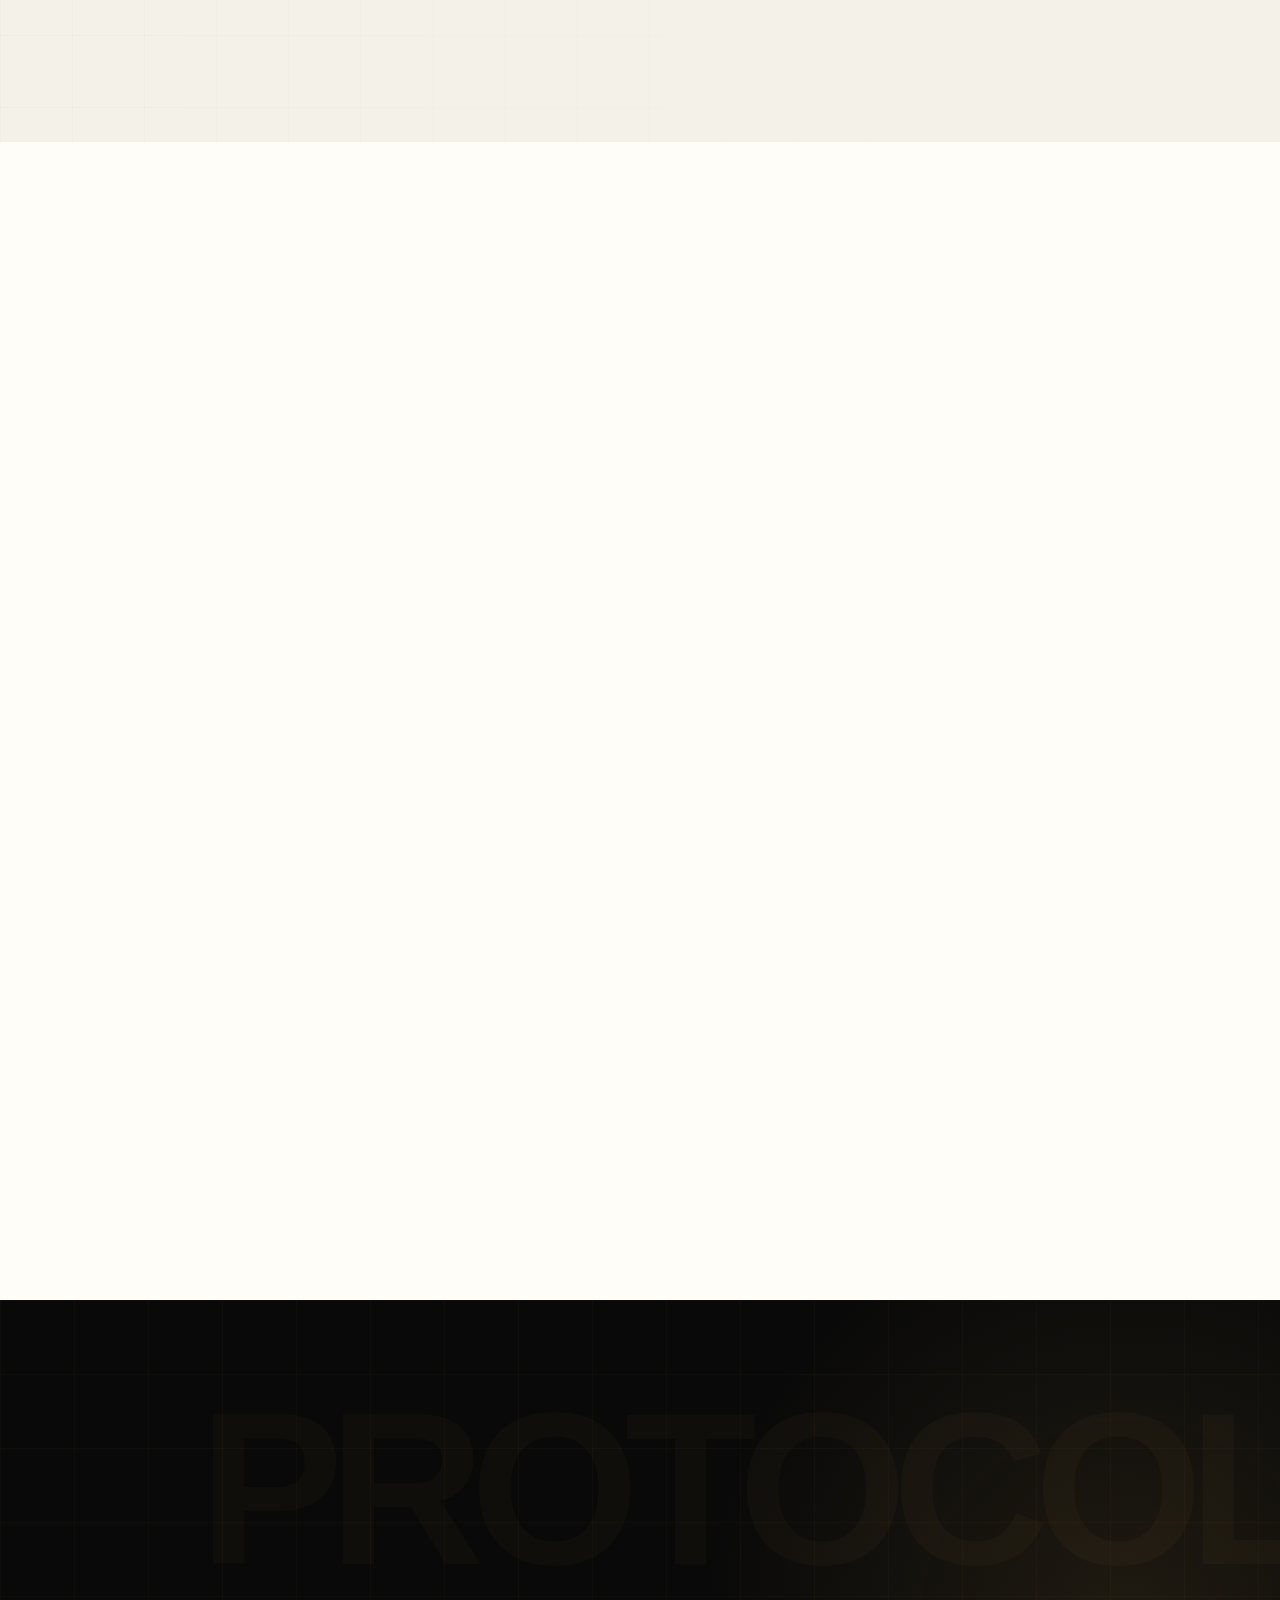
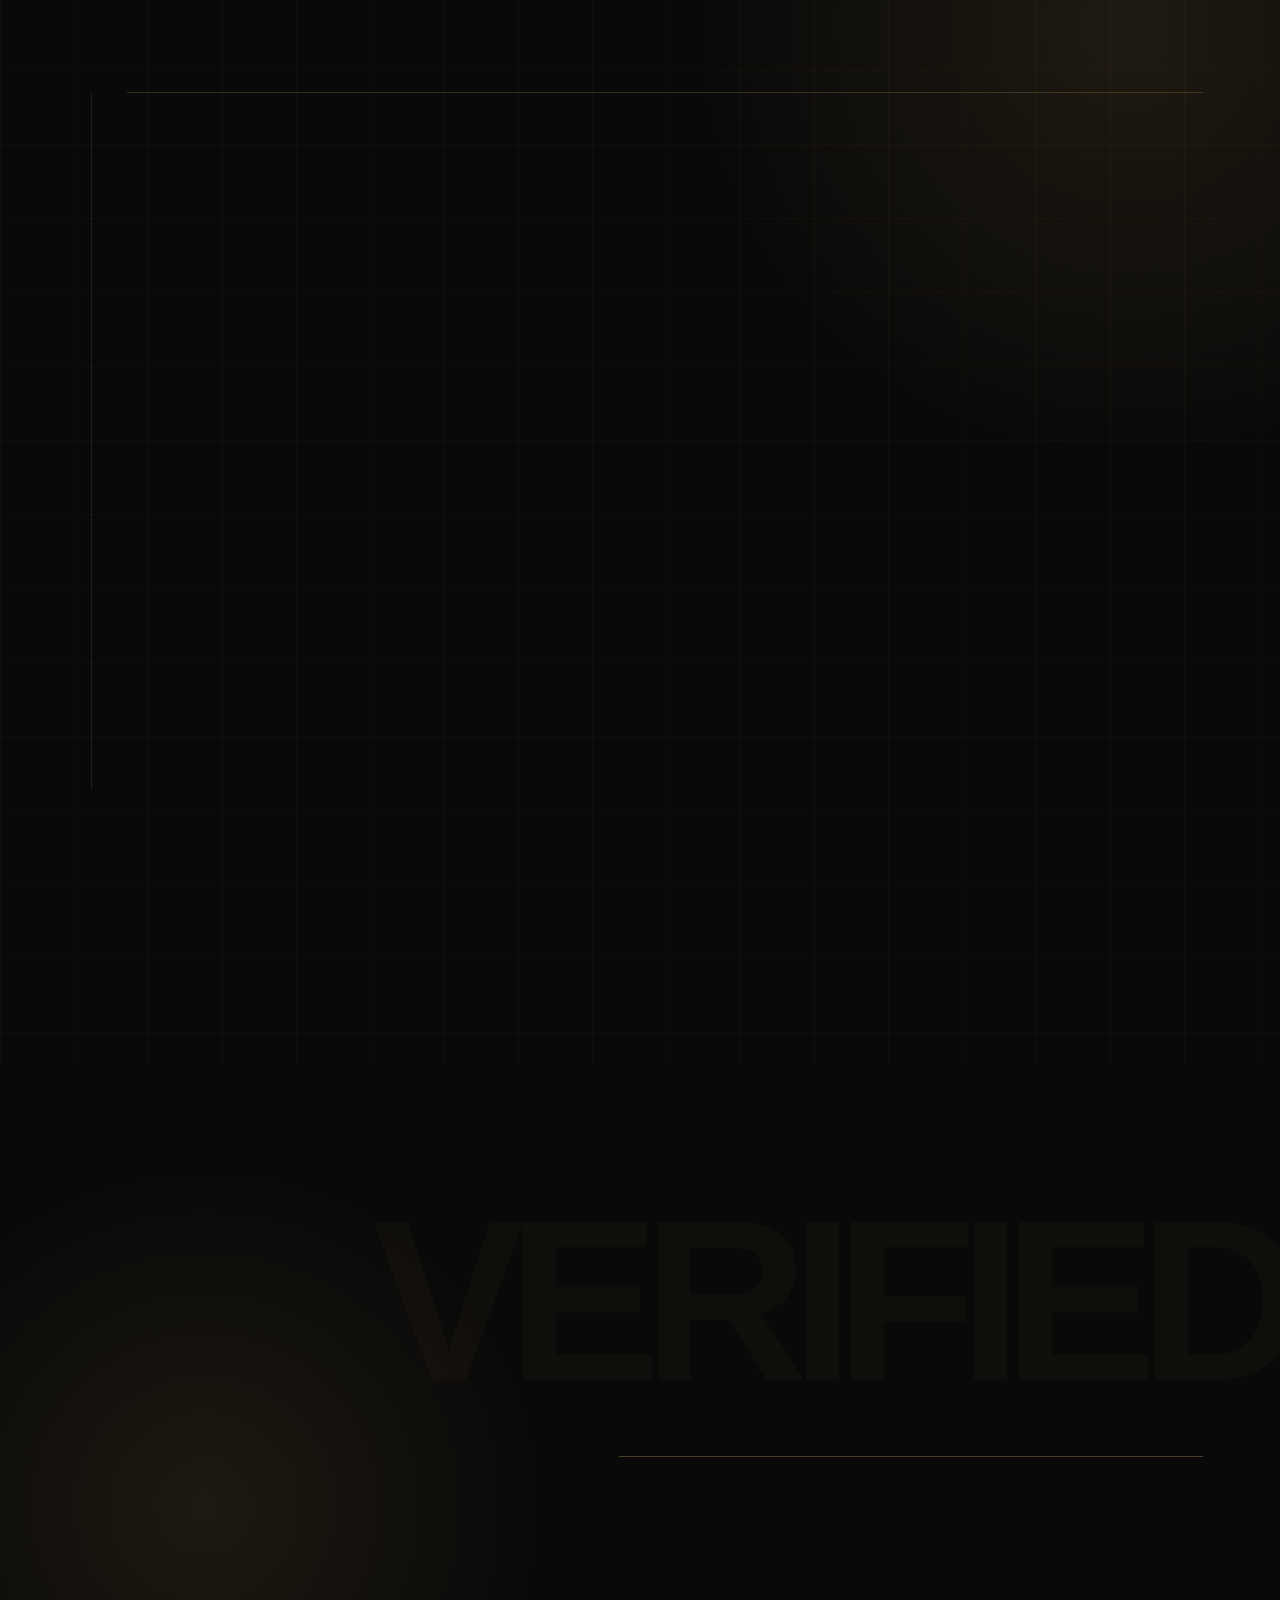
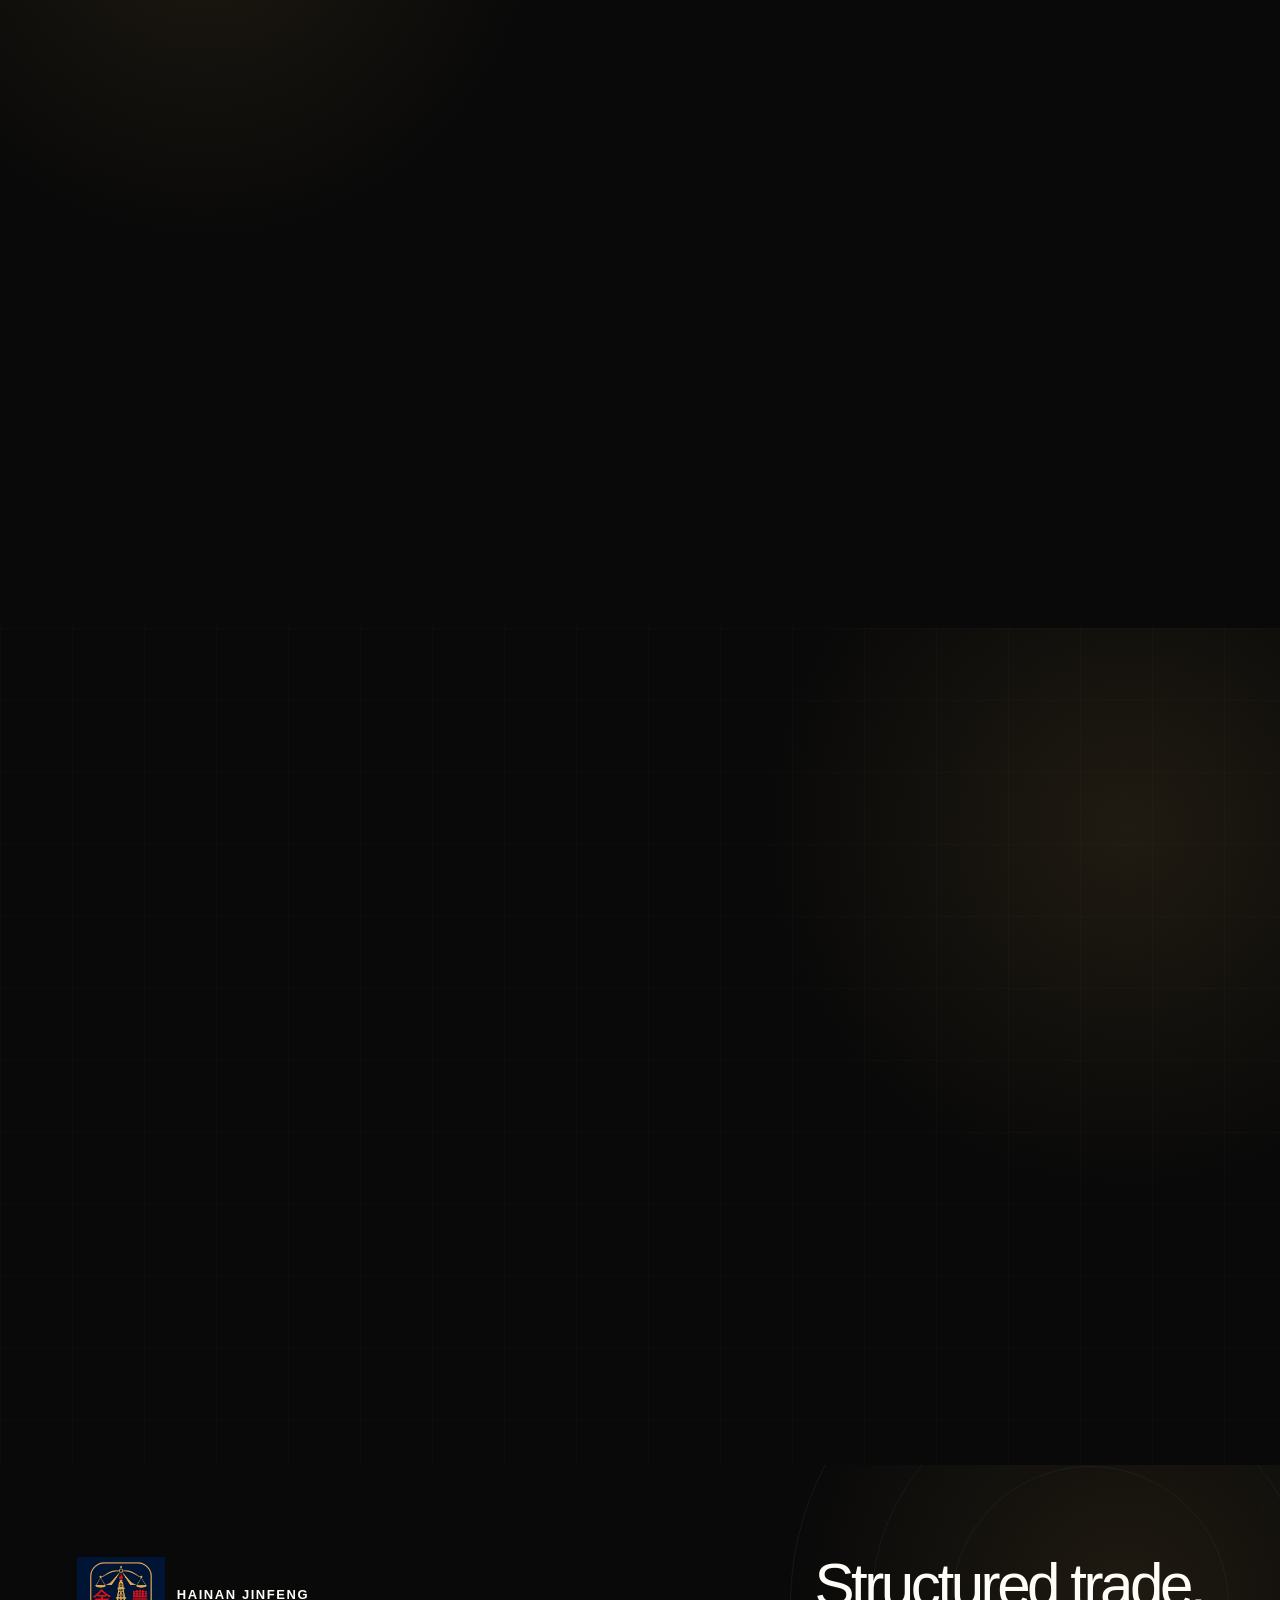
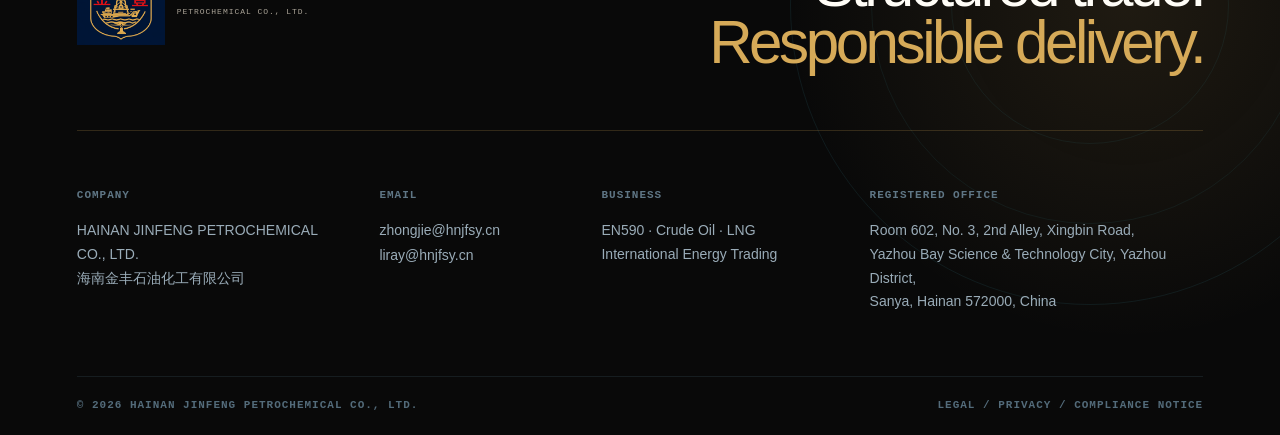
==== commit 8371f2df: "Update company website" ====
--- a/index.html
+++ b/index.html
@@ -1,2 +1,5 @@
-<!DOCTYPE html><html lang="zh-CN"><head><meta charSet="utf-8"/><meta name="viewport" content="width=device-width, initial-scale=1"/><link rel="preload" as="image" href="/images/jinfeng-logo.jpg"/><link rel="preload" as="image" href="/images/liquid-metal/hero-energy-ring.png"/><link rel="preload" as="image" href="/images/liquid-metal/product-en590.png"/><link rel="preload" as="image" href="/images/liquid-metal/product-crude.png"/><link rel="preload" as="image" href="/images/liquid-metal/product-lng.png"/><link rel="preload" as="image" href="/images/liquid-metal/network-relief.png"/><link rel="preload" as="image" href="/images/liquid-metal/delivery-journey.png"/><link rel="stylesheet" href="/assets/index-DWVI_b_0.css" data-rsc-css-href="/assets/index-DWVI_b_0.css" data-precedence="vite-rsc/importer-resources"/><link rel="modulepreload" href="/assets/layout-segment-context--s3LykNp.js" crossorigin=""/><link rel="modulepreload" href="/assets/rolldown-runtime-S-ySWqyJ.js" crossorigin=""/><link rel="modulepreload" href="/assets/index-Y6eau2i-.js" crossorigin=""/><link rel="modulepreload" href="/assets/framework-CXnKph_e.js" crossorigin=""/><link rel="modulepreload" href="/assets/page-p6OCAEHW.js" crossorigin=""/><title>海南金丰石油化工有限公司 | Hainan Jinfeng Petrochemical</title><meta name="description" content="EN590 diesel, crude oil and LNG supply-chain services for international buyers, with resource coordination, trade execution and delivery support."/><meta property="og:title" content="Hainan Jinfeng Petrochemical"/><meta property="og:description" content="Reliable energy flows. Disciplined global delivery."/><meta property="og:type" content="website"/><meta property="og:image" content="https://hnjfsy.cn/og.png"/><meta property="og:image:width" content="1730"/><meta property="og:image:height" content="909"/><meta property="og:image:alt" content="Hainan Jinfeng Petrochemical — EN590, crude oil and LNG"/><meta name="twitter:card" content="summary_large_image"/><meta name="twitter:title" content="Hainan Jinfeng Petrochemical"/><meta name="twitter:description" content="Reliable energy flows. Disciplined global delivery."/><meta name="twitter:image" content="https://hnjfsy.cn/og.png"/><link rel="shortcut icon" href="https://hnjfsy.cn/images/jinfeng-logo.jpg"/><link rel="icon" href="https://hnjfsy.cn/images/jinfeng-logo.jpg"/><script>self.__VINEXT_RSC_PARAMS__={}</script><script>self.__VINEXT_RSC_NAV__={"pathname":"/","searchParams":[]}</script><link rel="modulepreload" href="/assets/index-Y6eau2i-.js" />
-</head><body><main class="site-shell"><header class="site-header"><div class="header-inner"><a class="brand" href="#top" aria-label="海南金丰石油化工有限公司"><img class="brand-logo" src="/images/jinfeng-logo.jpg" alt="" width="48" height="52"/><span class="brand-copy"><strong>海南金丰石化</strong><small>HAINAN JINFENG PETROCHEMICAL</small></span></a><nav class="main-nav " aria-label="Main navigation"><a href="/about?lang=zh">公司概况</a><a href="#products">核心产品</a><a href="#delivery">交付能力</a><a href="#compliance">资质合规</a><a href="#contact">联系我们</a><div class="mobile-language-row" aria-label="选择语言"><button class="is-active" type="button">中文</button><button class="" type="button">English</button><button class="" type="button">한국어</button><button class="" type="button">日本語</button></div></nav><div class="header-actions"><label class="language-picker"><span class="sr-only">选择语言</span><select aria-label="选择语言"><option value="zh" selected="">中<!-- --> · <!-- -->中文</option><option value="en">EN<!-- --> · <!-- -->English</option><option value="ko">한<!-- --> · <!-- -->한국어</option><option value="ja">日<!-- --> · <!-- -->日本語</option></select></label><a class="header-enquiry" href="#contact">提交采购需求</a><button class="menu-toggle" aria-expanded="false" aria-label="打开导航" type="button">打开导航</button></div></div></header><section class="lm-hero" id="top"><img class="lm-hero-art" src="/images/liquid-metal/hero-energy-ring.png" alt="" width="1586" height="992"/><div class="container lm-hero-inner"><div class="lm-hero-copy"><p class="eyebrow">ENERGY · TRADE · DELIVERY</p><h1>海南金丰，汇聚实力，共赢未来。</h1><p class="hero-body">面向国际买家、工业客户与长期合作伙伴，提供 EN590 柴油、原油及 LNG 的资源协调、贸易执行与交付支持。</p><div class="hero-actions"><a class="button button-primary" href="#contact">提交采购需求</a><a class="button button-ghost" href="#products">查看核心产品</a></div><div class="hero-product-line" aria-label="三项核心供应产品"><span>EN590 柴油</span><span>原油</span><span>LNG</span></div></div><div class="hero-spec"><span>GLOBAL ENERGY SUPPLY</span><strong>支持 CIF · FOB · DES 商务安排</strong></div></div></section><section class="about-preview" id="about"><div class="container about-preview-grid"><div><p class="eyebrow dark">ABOUT JINFENG</p><h2>扎根海南，面向更广阔的未来</h2></div><div class="about-preview-copy"><p>以务实为根基，以专业为标准，持续整合能源供给服务能力、产业资源与服务经验。</p><a class="editorial-link" href="/about?lang=zh">了解海南金丰</a></div></div></section><section class="products-section" id="products"><div class="container section-heading split-heading"><div><p class="eyebrow dark">CORE PRODUCTS</p><h2>三项核心供应产品</h2></div><p>规格、数量、装港与交付周期将根据实时资源和正式合同确认。</p></div><div class="product-bands"><article class="product-band"><img class="product-band-art" src="/images/liquid-metal/product-en590.png" alt="" width="2172" height="724"/><div class="container product-band-inner"><div class="product-band-copy"><div class="product-kicker"><span>01</span><strong>EN590 DIESEL</strong></div><h3>EN590 柴油</h3><p>适用于运输、工程机械与柴油发电等场景。</p><ul><li>10 ppm / 50 ppm 可询</li><li>批量现货与长期计划</li><li>CIF / FOB / DES</li></ul><button class="editorial-button" type="button">询问 EN590</button></div></div></article><article class="product-band"><img class="product-band-art" src="/images/liquid-metal/product-crude.png" alt="" width="2172" height="724"/><div class="container product-band-inner"><div class="product-band-copy"><div class="product-kicker"><span>02</span><strong>CRUDE OIL</strong></div><h3>原油</h3><p>为炼厂原料与长期采购提供资源协调和交付支持。</p><ul><li>轻质低硫 / 中质含硫</li><li>CIF / FOB</li><li>第三方 Q&amp;Q 检验</li></ul><button class="editorial-button" type="button">询问原油</button></div></div></article><article class="product-band"><img class="product-band-art" src="/images/liquid-metal/product-lng.png" alt="" width="2172" height="724"/><div class="container product-band-inner"><div class="product-band-copy"><div class="product-kicker"><span>03</span><strong>LNG</strong></div><h3>液化天然气</h3><p>服务发电、工业与城市燃气等液化天然气采购需求。</p><ul><li>国际标准 LNG</li><li>CIF 交付支持</li><li>船期与接卸协同</li></ul><button class="editorial-button" type="button">询问 LNG</button></div></div></article></div><p class="container other-products">亦可就航空煤油、汽油、沥青及硫磺等产品进行项目沟通。</p></section><section class="network-section"><img class="network-art" src="/images/liquid-metal/network-relief.png" alt="" width="1858" height="846"/><div class="container network-inner"><div class="network-copy"><p class="eyebrow">GLOBAL SUPPLY NETWORK</p><h2>多区域协同，构建灵活供应组合</h2><p>以海南与新加坡为亚太响应节点，联动中亚、里海及北美资源，根据产品、装港、数量与交付窗口组织可执行方案。</p></div><div class="region-strip"><div class="region"><span>KZ</span><div><strong>哈萨克斯坦</strong><p>原油与 EN590 资源协调</p></div></div><div class="region"><span>AZ</span><div><strong>阿塞拜疆</strong><p>Azeri Light 等原油渠道</p></div></div><div class="region"><span>SG</span><div><strong>新加坡</strong><p>亚太成品油调配与周转</p></div></div><div class="region"><span>US</span><div><strong>美国</strong><p>轻质低硫原油与 LNG 补充来源</p></div></div></div></div></section><section class="delivery-section" id="delivery"><div class="container section-heading split-heading"><div><p class="eyebrow dark">SUPPLY CHAIN &amp; DELIVERY</p><h2>从询盘到交付，关键环节均有明确责任</h2></div></div><figure class="delivery-visual"><img src="/images/liquid-metal/delivery-journey.png" alt="" width="2172" height="724"/></figure><div class="container delivery-track"><article class="delivery-point"><span>01</span><h3>资源协调</h3><p>根据品类、规格、数量与交期匹配多区域资源。</p></article><article class="delivery-point"><span>02</span><h3>物流组织</h3><p>协调海运、储运衔接、装卸港与多式联运安排。</p></article><article class="delivery-point"><span>03</span><h3>交付模式</h3><p>支持 CIF、FOB、DES 等国际贸易商务安排。</p></article><article class="delivery-point"><span>04</span><h3>第三方检验</h3><p>可由 SGS、BV、CCIC 等机构执行质量与数量检验。</p></article><article class="delivery-point"><span>05</span><h3>结算配合</h3><p>以信用证为主，其他结构依项目与合规审查协商。</p></article><article class="delivery-point"><span>06</span><h3>响应支持</h3><p>新加坡及海南洋浦等节点可提供项目响应支持。</p></article></div></section><section class="compliance-section" id="compliance"><div class="container compliance-grid"><div><p class="eyebrow">QUALIFICATIONS &amp; COMPLIANCE</p><h2>把合规与风险控制置于交易执行之前</h2><p class="compliance-body">以有效资质、完整单证、合规审查和可验证的检验流程支持项目推进。</p></div><div class="compliance-list"><div class="compliance-item"><span>0<!-- -->1</span><div><strong>经营资质</strong><p>营业执照与正常经营状态</p></div></div><div class="compliance-item"><span>0<!-- -->2</span><div><strong>许可备案</strong><p>危险化学品经营许可及进出口备案</p></div></div><div class="compliance-item"><span>0<!-- -->3</span><div><strong>流程控制</strong><p>合同、单证、第三方检验与信用管理</p></div></div></div></div></section><section class="process-section"><div class="container"><div class="section-heading"><p class="eyebrow dark">HOW WE WORK</p><h2>四步建立可执行的合作路径</h2></div><div class="process-track"><article class="process-step"><span>01</span><h3>需求确认</h3><p>明确产品规格、数量、目的港、交付窗口及服务需求。</p></article><article class="process-step"><span>02</span><h3>条款沟通</h3><p>沟通价格基准、贸易条款、物流与结算结构。</p></article><article class="process-step"><span>03</span><h3>合同协同</h3><p>按需签署保密协议，并推进 SPA / 合同审核与签署。</p></article><article class="process-step"><span>04</span><h3>执行交付</h3><p>安排装运、检验、物流跟踪、交付与长期供货复盘。</p></article></div></div></section><section class="contact-section" id="contact"><div class="container contact-grid"><div class="contact-copy"><p class="eyebrow">CONTACT &amp; ENQUIRY</p><h2>把您的采购条件发给我们</h2><p class="contact-lead">建议提供产品、数量、目的港与目标交付时间。团队将据此确认资源匹配与下一步商务安排。</p><dl class="contact-details"><div><dt>电话</dt><dd><a href="tel:+8618927599989">+86 189 2759 9989</a></dd></div><div><dt>邮箱</dt><dd><a href="mailto:zhongjie@hnijfsy.cn">zhongjie@hnijfsy.cn</a><a href="mailto:liray@hnjfsy.cn">liray@hnjfsy.cn</a></dd></div><div><dt>地址</dt><dd>海南省三亚市崖州区崖州湾科技城兴滨路二巷3号6-2-23</dd></div></dl></div><form class="enquiry-form"><div class="form-row"><label><span>产品</span><select id="product" name="product" required=""><option value="" disabled="" selected="">请选择产品</option><option value="EN590 柴油">EN590 柴油</option><option value="原油">原油</option><option value="液化天然气">液化天然气</option></select></label><label><span>预计数量</span><input placeholder="例如：50,000 MT" required="" type="text" name="volume"/></label></div><label><span>目的港 / 交付地</span><input placeholder="例如：Busan, Korea" required="" type="text" name="destination"/></label><label><span>您的邮箱</span><input placeholder="name@company.com" required="" type="email" name="contact"/></label><label><span>补充说明</span><textarea name="note" placeholder="规格、贸易条款、时间窗口等" rows="4"></textarea></label><button class="button button-primary form-submit" type="submit">准备询盘邮件</button><p class="form-hint">点击后将调用您的邮件应用，邮件发送前仍可编辑。</p></form></div></section><footer class="site-footer"><div class="container footer-grid"><div class="footer-brand"><img src="/images/jinfeng-logo.jpg" alt="" width="48" height="52"/><div><strong>海南金丰石油化工有限公司</strong><p>国际能源与石化产品供应链服务商</p></div></div><p class="footer-legal">所有产品供应、规格、价格与交付条款均以最终 SPA / 正式合同及合规审查结果为准。</p></div><div class="container footer-bottom"><span>© <!-- -->2026<!-- --> <!-- -->海南金丰石油化工有限公司。保留所有权利。</span><div class="footer-languages"><button class="is-active" type="button">中文</button><button class="" type="button">English</button><button class="" type="button">한국어</button><button class="" type="button">日本語</button></div></div></footer></main><script id="_R_">import("/assets/index-Y6eau2i-.js")</script></body></html><script>self.__VINEXT_RSC_CHUNKS__=self.__VINEXT_RSC_CHUNKS__||[];self.__VINEXT_RSC_CHUNKS__.push("2:I[\"8c0f216c4604\",[],\"Children\",1]\n3:I[\"15c18cfaeeff\",[],\"LayoutSegmentProvider\",1]\n4:I[\"8c0f216c4604\",[],\"Slot\",1]\n5:I[\"593f344dc510\",[],\"RedirectBoundary\",1]\n:HL[\"/assets/index-DWVI_b_0.css\",\"style\"]\n")</script><script>self.__VINEXT_RSC_CHUNKS__=self.__VINEXT_RSC_CHUNKS__||[];self.__VINEXT_RSC_CHUNKS__.push("0:{\"__route\":\"route:/\",\"__interceptionContext\":null,\"__layoutIds\":[\"layout:/\"],\"__rootLayout\":\"/\",\"page:/\":\"$L1\",\"layout:/\":[[[[\"$\",\"link\",\"css:/assets/index-DWVI_b_0.css\",{\"rel\":\"stylesheet\",\"precedence\":\"vite-rsc/importer-resources\",\"href\":\"/assets/index-DWVI_b_0.css\",\"data-rsc-css-href\":\"/assets/index-DWVI_b_0.css\"}],\"$undefined\"],[\"$\",\"html\",null,{\"lang\":\"zh-CN\",\"children\":[\"$\",\"body\",null,{\"children\":[\"$\",\"$L2\",null,{}]}]}]],null],\"route:/\":[[[\"$\",\"meta\",null,{\"charSet\":\"utf-8\"}],[[\"$\",\"title\",\"0\",{\"children\":\"海南金丰石油化工有限公司 | Hainan Jinfeng Petrochemical\"}],[\"$\",\"meta\",\"1\",{\"name\":\"description\",\"content\":\"EN590 diesel, crude oil and LNG supply-chain services for international buyers, with resource coordination, trade execution and delivery support.\"}],[\"$\",\"meta\",\"2\",{\"property\":\"og:title\",\"content\":\"Hainan Jinfeng Petrochemical\"}],[\"$\",\"meta\",\"3\",{\"property\":\"og:description\",\"content\":\"Reliable energy flows. Disciplined global delivery.\"}],[\"$\",\"meta\",\"4\",{\"property\":\"og:type\",\"content\":\"website\"}],[\"$\",\"meta\",\"5\",{\"property\":\"og:image\",\"content\":\"https://hnjfsy.cn/og.png\"}],[\"$\",\"meta\",\"6\",{\"property\":\"og:image:width\",\"content\":\"1730\"}],[\"$\",\"meta\",\"7\",{\"property\":\"og:image:height\",\"content\":\"909\"}],[\"$\",\"meta\",\"8\",{\"property\":\"og:image:alt\",\"content\":\"Hainan Jinfeng Petrochemical — EN590, crude oil and LNG\"}],[\"$\",\"meta\",\"9\",{\"name\":\"twitter:card\",\"content\":\"summary_large_image\"}],[\"$\",\"meta\",\"10\",{\"name\":\"twitter:title\",\"content\":\"Hainan Jinfeng Petrochemical\"}],[\"$\",\"meta\",\"11\",{\"name\":\"twitter:description\",\"content\":\"Reliable energy flows. Disciplined global delivery.\"}],[\"$\",\"meta\",\"12\",{\"name\":\"twitter:image\",\"content\":\"https://hnjfsy.cn/og.png\"}],[\"$\",\"link\",\"13\",{\"rel\":\"shortcut icon\",\"href\":\"https://hnjfsy.cn/images/jinfeng-logo.jpg\"}],[\"$\",\"link\",\"14\",{\"rel\":\"icon\",\"href\":\"https://hnjfsy.cn/images/jinfeng-logo.jpg\"}]],[[\"$\",\"meta\",\"0\",{\"name\":\"viewport\",\"content\":\"width=device-width, initial-scale=1\"}]]],[\"$\",\"$L3\",null,{\"segmentMap\":{\"children\":[]},\"children\":[\"$\",\"$L4\",null,{\"id\":\"layout:/\",\"parallelSlots\":\"$undefined\",\"children\":[\"$\",\"$L5\",null,{\"children\":[\"$\",\"$L3\",null,{\"segmentMap\":{\"children\":[]},\"children\":[\"$\",\"$L4\",null,{\"id\":\"page:/\"}]}]}]}]}]],\"__layoutFlags\":{\"layout:/\":\"s\"},\"__artifactCompatibility\":{\"schemaVersion\":1,\"graphVersion\":\"app-route-graph:4uhn5s1wvoptc\",\"deploymentVersion\":\"5b108df9-3a16-4e17-9321-9ce6ffebacb6\",\"appElementsSchemaVersion\":1,\"rscPayloadSchemaVersion\":1,\"rootBoundaryId\":\"/\",\"renderEpoch\":null}}\n")</script><script>self.__VINEXT_RSC_CHUNKS__=self.__VINEXT_RSC_CHUNKS__||[];self.__VINEXT_RSC_CHUNKS__.push("6:I[\"6efdf509a785\",[],\"default\",1]\n1:[\"$\",\"$L6\",null,{\"params\":\"$@7\",\"searchParams\":\"$@8\"}]\n")</script><script>self.__VINEXT_RSC_CHUNKS__=self.__VINEXT_RSC_CHUNKS__||[];self.__VINEXT_RSC_CHUNKS__.push("7:{}\n8:{}\n")</script><script>self.__VINEXT_RSC_DONE__=true</script>+<!DOCTYPE html><html lang="en"><head><meta charSet="utf-8"/><meta name="viewport" content="width=device-width, initial-scale=1"/><link rel="preload" as="image" href="/jinfeng-logo.png"/><link rel="stylesheet" href="/assets/index-CIxs2YG2.css" data-rsc-css-href="/assets/index-CIxs2YG2.css" data-precedence="vite-rsc/importer-resources"/><link rel="modulepreload" href="/assets/layout-segment-context-BCULPOBA.js" crossorigin=""/><link rel="modulepreload" href="/assets/rolldown-runtime-S-ySWqyJ.js" crossorigin=""/><link rel="modulepreload" href="/assets/index-C1_-qQZA.js" crossorigin=""/><link rel="modulepreload" href="/assets/framework-DjPHiq1u.js" crossorigin=""/><link rel="modulepreload" href="/assets/page-DBCHe0uH.js" crossorigin=""/><title>HAINAN JINFENG PETROCHEMICAL CO., LTD. | Energy Intelligence &amp; Trade Delivery</title><meta name="description" content="Structured EN590, crude oil and LNG trading solutions for qualified global buyers."/><meta property="og:title" content="HAINAN JINFENG PETROCHEMICAL CO., LTD. | Energy Intelligence &amp; Trade Delivery"/><meta property="og:description" content="Structured energy trading solutions for qualified global buyers."/><meta property="og:image" content="https://hnjfsy.cn/og.png"/><meta property="og:image:width" content="1733"/><meta property="og:image:height" content="908"/><meta property="og:image:alt" content="Hainan Jinfeng Petrochemical — Energy, Trade, Delivery"/><meta name="twitter:card" content="summary_large_image"/><meta name="twitter:title" content="HAINAN JINFENG PETROCHEMICAL CO., LTD. | Energy Intelligence &amp; Trade Delivery"/><meta name="twitter:description" content="Structured energy trading solutions for qualified global buyers."/><meta name="twitter:image" content="https://hnjfsy.cn/og.png"/><link rel="shortcut icon" href="https://hnjfsy.cn/jinfeng-logo.png"/><link rel="icon" href="https://hnjfsy.cn/jinfeng-logo.png"/><link rel="apple-touch-icon" href="https://hnjfsy.cn/jinfeng-logo.png"/><script>self.__VINEXT_RSC_PARAMS__={}</script><script>self.__VINEXT_RSC_NAV__={"pathname":"/","searchParams":[]}</script><link rel="modulepreload" href="/assets/index-C1_-qQZA.js" />
+</head><body><main><header class="nav-shell"><a class="brand" href="#top" aria-label="Hainan Jinfeng Petrochemical home"><img class="brand-logo" src="/jinfeng-logo.png" alt=""/><span class="brand-copy">HAINAN JINFENG<small>PETROCHEMICAL CO., LTD.</small></span></a><nav aria-label="Primary navigation"><a href="/about">About Jinfeng</a><a href="#capability">Capability</a><a href="#process">Protocol</a><a href="/trade-terms">Trade terms</a></nav><div class="language-switch" role="group" aria-label="Choose language"><button type="button" class="is-active" aria-pressed="true">EN</button><button type="button" class="" aria-pressed="false">简</button><button type="button" class="" aria-pressed="false">繁</button></div><a class="nav-cta" href="#inquiry"><span>Start inquiry</span><b aria-hidden="true">↗</b></a></header><section class="hero" id="top"><div class="global-grid" aria-hidden="true"></div><div class="scan-beam" aria-hidden="true"></div><div class="hero-content"><p class="hero-kicker"><span class="status-dot"></span>HAINAN / CHINA / GLOBAL ENERGY MARKETS</p><h1 aria-label="Hainan Jinfeng Petrochemical. Global energy trade partner." data-locale="en"><span class="hero-line-wrap "><span class="hero-line">HAINAN JINFENG</span></span><span class="hero-line-wrap accent-row hero-company-line"><span class="hero-line">PETROCHEMICAL CO., LTD.</span></span><span class="hero-line-wrap "><span class="hero-line">GLOBAL ENERGY</span></span><span class="hero-line-wrap "><span class="hero-line">TRADE PARTNER</span></span></h1><p class="hero-copy">A structured trading interface connecting qualified energy buyers with verified supply channels across Asia and global markets.</p><div class="hero-actions"><a class="primary-button" href="#inquiry">Initiate qualified inquiry<!-- --> <span>↗</span></a><a class="ghost-button" href="#capability">Explore supply matrix<!-- --> <span>↓</span></a></div><div class="hero-slogan" aria-label="金拓能源，丰通四海。"><strong>金拓能源，丰通四海。</strong><span>Expanding energy routes. Connecting global markets.</span></div></div><aside class="hero-panel" aria-label="Global trade network status"><div class="panel-top"><span>JF / NETWORK MATRIX</span><span class="live-label">LIVE SYSTEM</span></div><div class="radar"><div class="radar-grid"></div><div class="orbit orbit-a"><i class="node node-one"></i><i class="node node-two"></i></div><div class="orbit orbit-b"><i class="node node-three"></i></div><div class="energy-core"><span>JF</span><small>HUB 18.24°N</small></div><div class="route route-one"></div><div class="route route-two"></div></div><div class="panel-metrics"><div><small>ROUTES</small><strong>ASIA · ME · EU</strong></div><div><small>MODE</small><strong>VERIFIED</strong></div><div><small>STATUS</small><strong class="online">● ONLINE</strong></div></div></aside><div class="hero-index" aria-hidden="true"><span>JF / 001</span><span>SCROLL TO ENTER SYSTEM</span></div></section><section class="signal-bar" aria-label="Company capability summary"><div><span>0<!-- -->1</span><p>International energy trading</p><b>CORE SYSTEM</b></div><div><span>0<!-- -->2</span><p>Asia · Middle East · Europe</p><b>ACTIVE CORRIDORS</b></div><div><span>0<!-- -->3</span><p>Import &amp; export qualified</p><b>TRADE CAPABILITY</b></div><div><span>0<!-- -->4</span><p>Independent Q&amp;Q inspection</p><b>PROOF PROTOCOL</b></div></section><section class="company-intro reveal-section"><div class="company-intro-grid" aria-hidden="true"></div><div class="company-intro-copy"><div class="section-label" data-reveal="true"><span>00</span><p>COMPANY PROFILE</p><i></i><b>BUILT IN HAINAN · CONNECTED GLOBALLY</b></div><h2 data-reveal="true">A Hainan energy company<br/><em>built for global delivery.</em></h2><p data-reveal="true">Founded in 2021 with registered capital of RMB 910 million, HAINAN JINFENG PETROCHEMICAL CO., LTD. provides international energy and petrochemical supply-chain services for qualified buyers, industrial clients and long-term partners.</p><div class="company-intro-actions" data-reveal="true"><a class="primary-button" href="/about">Explore our company<!-- --> <span>↗</span></a><a class="company-text-link" href="/trade-terms">Decode trade terms<!-- --> <span>→</span></a></div></div><figure class="company-profile-media" data-reveal="true"><img src="/jinfeng-tanker-profile.png" alt="Oil tanker sailing through an international shipping lane" loading="lazy" decoding="async"/></figure></section><section class="section capability reveal-section" id="capability"><div class="section-label" data-reveal="true"><span>01</span><p>SUPPLY MATRIX</p><i></i><b>THREE CORE PRODUCT CHANNELS</b></div><div class="section-heading"><h2 data-reveal="true">Energy products,<br/><em>structured for movement.</em></h2><p data-reveal="true">Commercial terms, origin, volume and delivery windows are validated per transaction after counterparty and supply-side review.</p></div><div class="product-grid"><article class="product-card tone-cyan" data-reveal="true"><div class="card-head"><span>01</span><b>CHANNEL<!-- --> / <!-- -->EN590</b><i>● ACTIVE</i></div><div class="product-signal" aria-hidden="true"><span class="signal-ring"></span><strong>EN590</strong><small>10 PPM</small></div><h3>Ultra-low sulphur diesel</h3><p>Structured diesel sourcing for qualified buyers, with delivery terms and inspection protocols aligned per transaction.</p><div class="tag-row"><span>CIF</span><span>FOB</span><span>TTT</span></div><a href="#inquiry">Request availability<!-- --> <span>↗</span></a></article><article class="product-card tone-gold" data-reveal="true"><div class="card-head"><span>02</span><b>CHANNEL<!-- --> / <!-- -->CRUDE</b><i>● ACTIVE</i></div><div class="product-signal" aria-hidden="true"><span class="signal-ring"></span><strong>CRUDE</strong><small>SPOT / TERM</small></div><h3>Crude oil programmes</h3><p>Transaction-specific crude oil routes, coordinated through verified mandates and compliant supply channels.</p><div class="tag-row"><span>CIF</span><span>FOB</span><span>VESSEL</span></div><a href="#inquiry">Request availability<!-- --> <span>↗</span></a></article><article class="product-card tone-blue" data-reveal="true"><div class="card-head"><span>03</span><b>CHANNEL<!-- --> / <!-- -->LNG</b><i>● ACTIVE</i></div><div class="product-signal" aria-hidden="true"><span class="signal-ring"></span><strong>LNG</strong><small>DES / FOB</small></div><h3>Liquefied natural gas</h3><p>LNG supply coordination for approved counterparties across Asian and international delivery corridors.</p><div class="tag-row"><span>DES</span><span>FOB</span><span>TERM</span></div><a href="#inquiry">Request availability<!-- --> <span>↗</span></a></article></div><div class="disclosure" data-reveal="true"><span>DATA POLICY</span><p>No public allocation claim is made. Confirmed capability and proof documents are released only through the agreed compliance process.</p></div></section><section class="protocol reveal-section" id="process"><div class="protocol-backdrop" aria-hidden="true">PROTOCOL</div><div class="section protocol-inner"><div class="section-label light-label" data-reveal="true"><span>02</span><p>TRANSACTION PROTOCOL</p><i></i><b>MANDATE TO DELIVERY</b></div><div class="section-heading protocol-heading"><h2 data-reveal="true">One verified path.<br/><em>Zero ambiguity.</em></h2><p data-reveal="true">A document-led operating sequence designed for qualified counterparties and transaction-specific requirements.</p></div><div class="flow-layout"><div class="flow-rail" aria-hidden="true"><span class="flow-progress"></span></div><div class="flow-list"><article data-reveal="true"><span class="flow-number">01</span><div><small>INTAKE</small><h3>Mandate intake</h3></div><p>Submit an LOI or ICPO with product, quantity, destination and preferred commercial terms.</p><b>↗</b></article><article data-reveal="true"><span class="flow-number">02</span><div><small>VERIFY</small><h3>Supply validation</h3></div><p>Availability, specification and the proposed supply route are checked with the allocation side.</p><b>↗</b></article><article data-reveal="true"><span class="flow-number">03</span><div><small>ALIGN</small><h3>Terms &amp; SPA</h3></div><p>Both parties align on procedure, pricing basis, inspection and the sales agreement.</p><b>↗</b></article><article data-reveal="true"><span class="flow-number">04</span><div><small>CLEAR</small><h3>Compliance gate</h3></div><p>KYC, corporate documents and banking capability are reviewed before performance.</p><b>↗</b></article><article data-reveal="true"><span class="flow-number">05</span><div><small>PROVE</small><h3>Inspection</h3></div><p>Quantity and quality are verified under the agreed independent inspection protocol.</p><b>↗</b></article><article data-reveal="true"><span class="flow-number">06</span><div><small>DELIVER</small><h3>Delivery &amp; settlement</h3></div><p>Shipping, title transfer, documentation and settlement follow the executed SPA.</p><b>↗</b></article></div></div><div class="term-console" data-reveal="true"><span>SUPPORTED STRUCTURES</span><div><strong>CIF</strong><small>Cost, Insurance &amp; Freight</small></div><div><strong>FOB</strong><small>Free on Board</small></div><div><strong>DES</strong><small>Delivered Ex Ship</small></div><div><strong>TTT / TTO</strong><small>Subject to verification</small></div></div></div></section><section class="section proof reveal-section" id="compliance"><div class="section-label" data-reveal="true"><span>03</span><p>PROOF LAYER</p><i></i><b>CONTROLLED DOCUMENT ACCESS</b></div><div class="section-heading"><h2 data-reveal="true">Trust is not claimed.<br/><em>It is verified.</em></h2><p data-reveal="true">Sensitive corporate and transaction records are protected, then released at the correct stage of a qualified inquiry.</p></div><div class="proof-layout"><div class="proof-console" data-reveal="true"><div class="console-head"><span>JF / SECURE DATA ROOM</span><b>ACCESS CONTROLLED</b></div><div class="proof-seal"><span>JF</span><div><strong>CORPORATE</strong><strong>VERIFICATION</strong><small>HAINAN · CHINA</small></div></div><div class="hash-lines" aria-hidden="true"><span></span><span></span><span></span><span></span></div><div class="console-foot"><span>DOCUMENT CLASS / CONTROLLED</span><span>STATUS / READY</span></div></div><div class="proof-list"><article data-reveal="true"><span>0<!-- -->1</span><div><h3>Corporate identity</h3><p>Business licence and incorporation records</p></div><b>VERIFIABLE</b></article><article data-reveal="true"><span>0<!-- -->2</span><div><h3>Trading qualification</h3><p>Import and export credentials available for review</p></div><b>VERIFIABLE</b></article><article data-reveal="true"><span>0<!-- -->3</span><div><h3>Transaction authority</h3><p>Mandates and authorisations validated for each route</p></div><b>VERIFIABLE</b></article><article data-reveal="true"><span>0<!-- -->4</span><div><h3>Independent inspection</h3><p>SGS or equivalent Q&amp;Q protocol where agreed</p></div><b>VERIFIABLE</b></article><article data-reveal="true"><span>0<!-- -->5</span><div><h3>Banking capability</h3><p>Settlement instruments checked under signed terms</p></div><b>VERIFIABLE</b></article></div></div><aside class="access-note" data-reveal="true"><span>ACCESS POLICY</span><p>Samples may be redacted. Full documents and supply-side materials are not distributed publicly and remain subject to KYC, authorisation and transaction stage.</p></aside></section><section class="inquiry-section reveal-section" id="inquiry"><div class="inquiry-intro"><div class="section-label light-label" data-reveal="true"><span>04</span><p>QUALIFIED INQUIRY</p><i></i></div><h2 data-reveal="true">Define the mandate.<br/><em>We map the route.</em></h2><p data-reveal="true">Provide product, volume, destination and commercial parameters. Our trading team will review fit and return the correct verification path.</p><div class="response-window" data-reveal="true"><strong>1—2</strong><span>BUSINESS DAYS</span><small>TYPICAL INITIAL RESPONSE</small></div></div><div data-reveal="true"><form class="inquiry-form"><div class="form-console-head"><span>MANDATE INPUT / 04</span><b>SECURE CHANNEL</b></div><div class="form-row"><label><span>01 / PRODUCT</span><select name="product" required=""><option value="" disabled="" selected="">Select product</option><option value="EN590 Diesel">EN590 Diesel</option><option value="Crude Oil">Crude Oil</option><option value="LNG">LNG</option></select></label><label><span>02 / QUANTITY</span><input required="" placeholder="e.g. 100,000 MT" name="quantity"/></label></div><div class="form-row"><label><span>03 / DESTINATION</span><input required="" placeholder="Country / discharge port" name="destination"/></label><label><span>04 / DELIVERY</span><select name="delivery" required=""><option value="" disabled="" selected="">Select term</option><option>CIF</option><option>FOB</option><option>DES</option><option>TTT / TTO</option></select></label></div><div class="form-row"><label><span>05 / PAYMENT</span><select name="payment" required=""><option value="" disabled="" selected="">Select instrument</option><option>DLC</option><option>SBLC</option><option>TT / MT103</option><option value="To be discussed">To be discussed</option></select></label><label><span>06 / COMPANY</span><input required="" placeholder="Legal company name" name="company"/></label></div><div class="form-row"><label><span>07 / CONTACT NAME</span><input required="" placeholder="Full name" name="name"/></label><label><span>08 / BUSINESS EMAIL</span><input required="" type="email" placeholder="name@company.com" name="email"/></label></div><label><span>09 / ADDITIONAL NOTES</span><textarea name="notes" rows="3" placeholder="Origin preference, target date, inspection or other requirements"></textarea></label><label class="consent"><input type="checkbox" required=""/><span>I confirm I represent a qualified buyer or authorised mandate and consent to compliance review.</span></label><button type="submit">Generate inquiry email<!-- --> <span>↗</span></button></form></div></section><footer id="contact"><div class="footer-orbit" aria-hidden="true"></div><div class="footer-heading"><a class="brand" href="#top" aria-label="Hainan Jinfeng Petrochemical home"><img class="brand-logo" src="/jinfeng-logo.png" alt=""/><span class="brand-copy">HAINAN JINFENG<small>PETROCHEMICAL CO., LTD.</small></span></a><h2>Structured trade.<br/><em>Responsible delivery.</em></h2></div><div class="footer-grid"><div><small>COMPANY</small><p>HAINAN JINFENG PETROCHEMICAL CO., LTD.<br/>海南金丰石油化工有限公司</p></div><div><small>EMAIL</small><a href="mailto:zhongjie@hnjfsy.cn">zhongjie@hnjfsy.cn</a><a href="mailto:liray@hnjfsy.cn">liray@hnjfsy.cn</a></div><div><small>BUSINESS</small><p class="preserve-lines">EN590 · Crude Oil · LNG
+International Energy Trading</p></div><div><small>REGISTERED OFFICE</small><p class="preserve-lines">Room 602, No. 3, 2nd Alley, Xingbin Road,
+Yazhou Bay Science &amp; Technology City, Yazhou District,
+Sanya, Hainan 572000, China</p></div></div><div class="footer-legal"><span>© 2026 HAINAN JINFENG PETROCHEMICAL CO., LTD.</span><span>LEGAL / PRIVACY / COMPLIANCE NOTICE</span></div></footer></main><script id="_R_">import("/assets/index-C1_-qQZA.js")</script></body></html><script>self.__VINEXT_RSC_CHUNKS__=self.__VINEXT_RSC_CHUNKS__||[];self.__VINEXT_RSC_CHUNKS__.push("2:I[\"8c0f216c4604\",[],\"Children\",1]\n3:I[\"15c18cfaeeff\",[],\"LayoutSegmentProvider\",1]\n4:I[\"8c0f216c4604\",[],\"Slot\",1]\n5:I[\"593f344dc510\",[],\"RedirectBoundary\",1]\n:HL[\"/assets/index-CIxs2YG2.css\",\"style\"]\n")</script><script>self.__VINEXT_RSC_CHUNKS__=self.__VINEXT_RSC_CHUNKS__||[];self.__VINEXT_RSC_CHUNKS__.push("0:{\"__route\":\"route:/\",\"__interceptionContext\":null,\"__layoutIds\":[\"layout:/\"],\"__rootLayout\":\"/\",\"page:/\":\"$L1\",\"layout:/\":[[[[\"$\",\"link\",\"css:/assets/index-CIxs2YG2.css\",{\"rel\":\"stylesheet\",\"precedence\":\"vite-rsc/importer-resources\",\"href\":\"/assets/index-CIxs2YG2.css\",\"data-rsc-css-href\":\"/assets/index-CIxs2YG2.css\"}],\"$undefined\"],[\"$\",\"html\",null,{\"lang\":\"en\",\"children\":[\"$\",\"body\",null,{\"children\":[\"$\",\"$L2\",null,{}]}]}]],null],\"route:/\":[[[\"$\",\"meta\",null,{\"charSet\":\"utf-8\"}],[[\"$\",\"title\",\"0\",{\"children\":\"HAINAN JINFENG PETROCHEMICAL CO., LTD. | Energy Intelligence \u0026 Trade Delivery\"}],[\"$\",\"meta\",\"1\",{\"name\":\"description\",\"content\":\"Structured EN590, crude oil and LNG trading solutions for qualified global buyers.\"}],[\"$\",\"meta\",\"2\",{\"property\":\"og:title\",\"content\":\"HAINAN JINFENG PETROCHEMICAL CO., LTD. | Energy Intelligence \u0026 Trade Delivery\"}],[\"$\",\"meta\",\"3\",{\"property\":\"og:description\",\"content\":\"Structured energy trading solutions for qualified global buyers.\"}],[\"$\",\"meta\",\"4\",{\"property\":\"og:image\",\"content\":\"https://hnjfsy.cn/og.png\"}],[\"$\",\"meta\",\"5\",{\"property\":\"og:image:width\",\"content\":\"1733\"}],[\"$\",\"meta\",\"6\",{\"property\":\"og:image:height\",\"content\":\"908\"}],[\"$\",\"meta\",\"7\",{\"property\":\"og:image:alt\",\"content\":\"Hainan Jinfeng Petrochemical — Energy, Trade, Delivery\"}],[\"$\",\"meta\",\"8\",{\"name\":\"twitter:card\",\"content\":\"summary_large_image\"}],[\"$\",\"meta\",\"9\",{\"name\":\"twitter:title\",\"content\":\"HAINAN JINFENG PETROCHEMICAL CO., LTD. | Energy Intelligence \u0026 Trade Delivery\"}],[\"$\",\"meta\",\"10\",{\"name\":\"twitter:description\",\"content\":\"Structured energy trading solutions for qualified global buyers.\"}],[\"$\",\"meta\",\"11\",{\"name\":\"twitter:image\",\"content\":\"https://hnjfsy.cn/og.png\"}],[\"$\",\"link\",\"12\",{\"rel\":\"shortcut icon\",\"href\":\"https://hnjfsy.cn/jinfeng-logo.png\"}],[\"$\",\"link\",\"13\",{\"rel\":\"icon\",\"href\":\"https://hnjfsy.cn/jinfeng-logo.png\"}],[\"$\",\"link\",\"14\",{\"rel\":\"apple-touch-icon\",\"href\":\"https://hnjfsy.cn/jinfeng-logo.png\"}]],[[\"$\",\"meta\",\"0\",{\"name\":\"viewport\",\"content\":\"width=device-width, initial-scale=1\"}]]],[\"$\",\"$L3\",null,{\"segmentMap\":{\"children\":[]},\"children\":[\"$\",\"$L4\",null,{\"id\":\"layout:/\",\"parallelSlots\":\"$undefined\",\"children\":[\"$\",\"$L5\",null,{\"children\":[\"$\",\"$L3\",null,{\"segmentMap\":{\"children\":[]},\"children\":[\"$\",\"$L4\",null,{\"id\":\"page:/\"}]}]}]}]}]],\"__layoutFlags\":{\"layout:/\":\"s\"},\"__artifactCompatibility\":{\"schemaVersion\":1,\"graphVersion\":\"app-route-graph:4uhn5s1wvoptc\",\"deploymentVersion\":\"7faab470-2765-4902-9c95-3d8a2bcd7919\",\"appElementsSchemaVersion\":1,\"rscPayloadSchemaVersion\":1,\"rootBoundaryId\":\"/\",\"renderEpoch\":null}}\n")</script><script>self.__VINEXT_RSC_CHUNKS__=self.__VINEXT_RSC_CHUNKS__||[];self.__VINEXT_RSC_CHUNKS__.push("6:I[\"6efdf509a785\",[],\"default\",1]\n1:[\"$\",\"$L6\",null,{\"params\":\"$@7\",\"searchParams\":\"$@8\"}]\n")</script><script>self.__VINEXT_RSC_CHUNKS__=self.__VINEXT_RSC_CHUNKS__||[];self.__VINEXT_RSC_CHUNKS__.push("7:{}\n8:{}\n")</script><script>self.__VINEXT_RSC_DONE__=true</script>
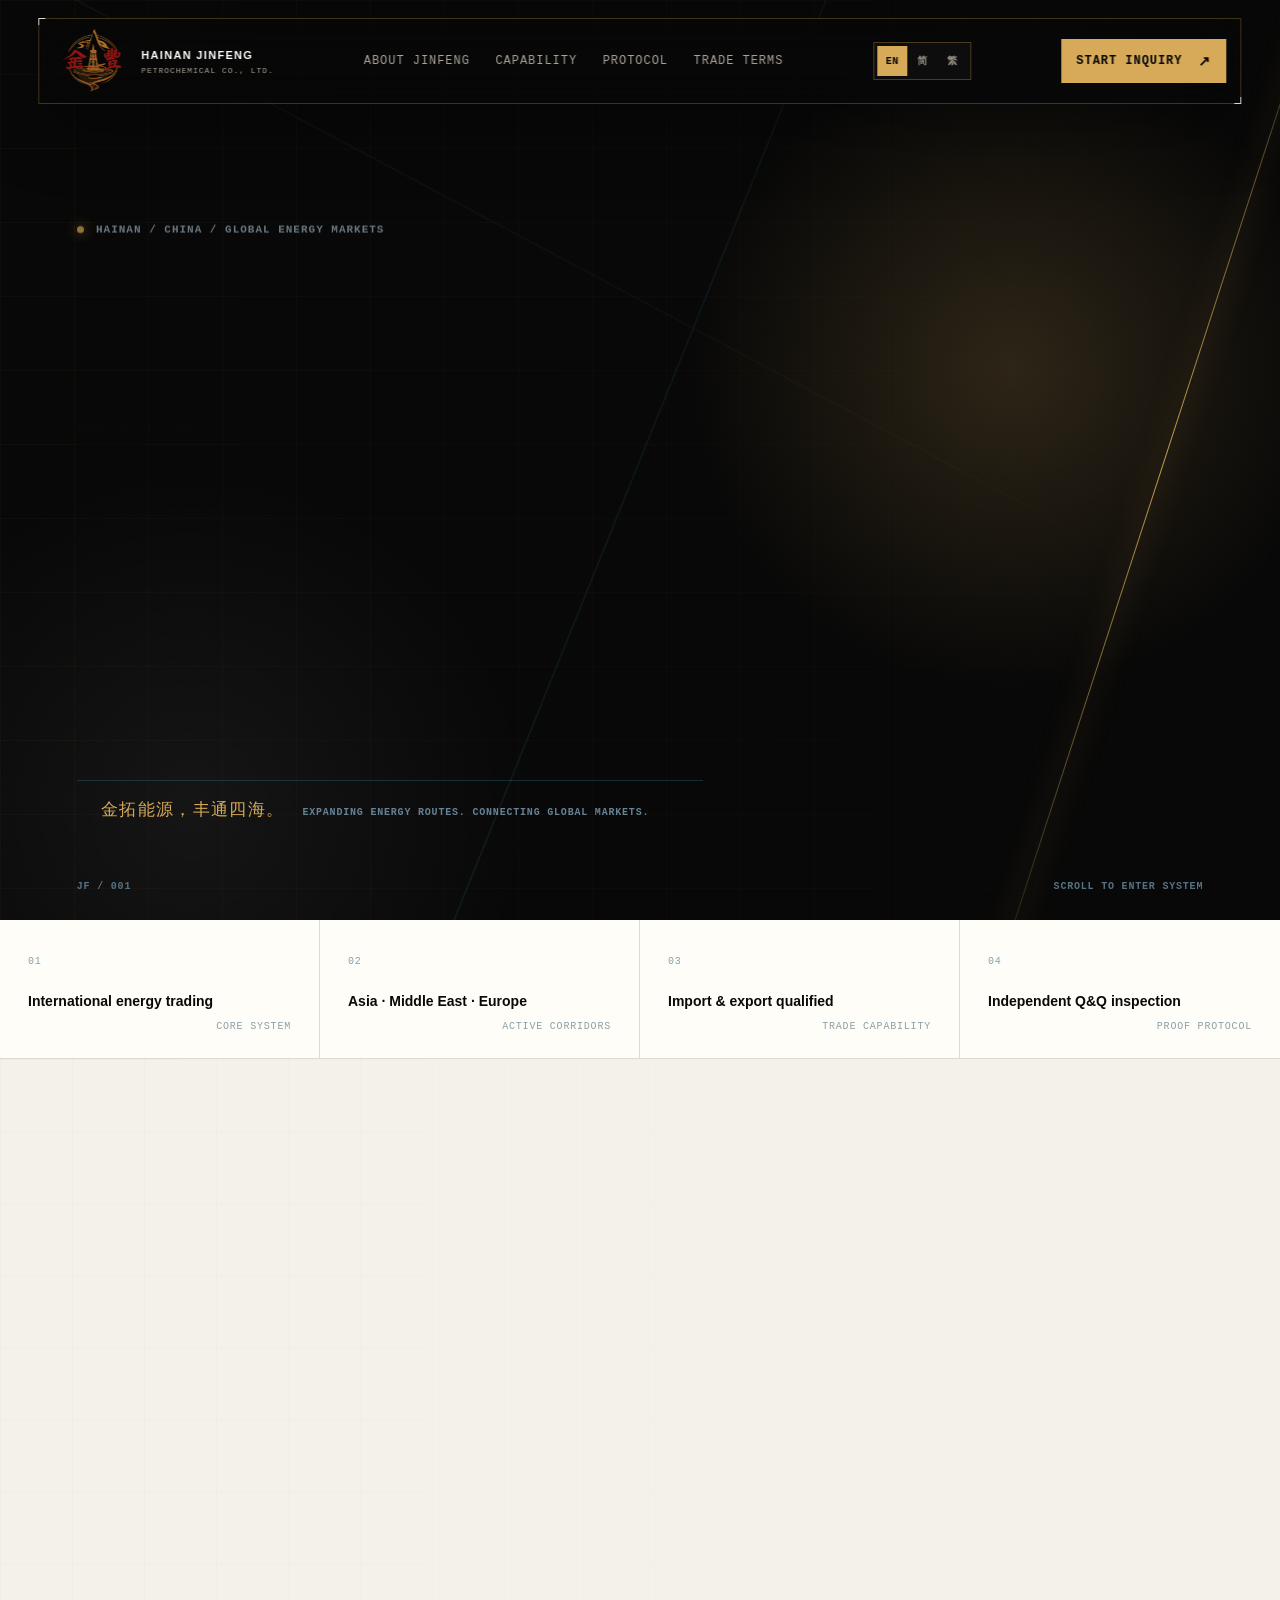
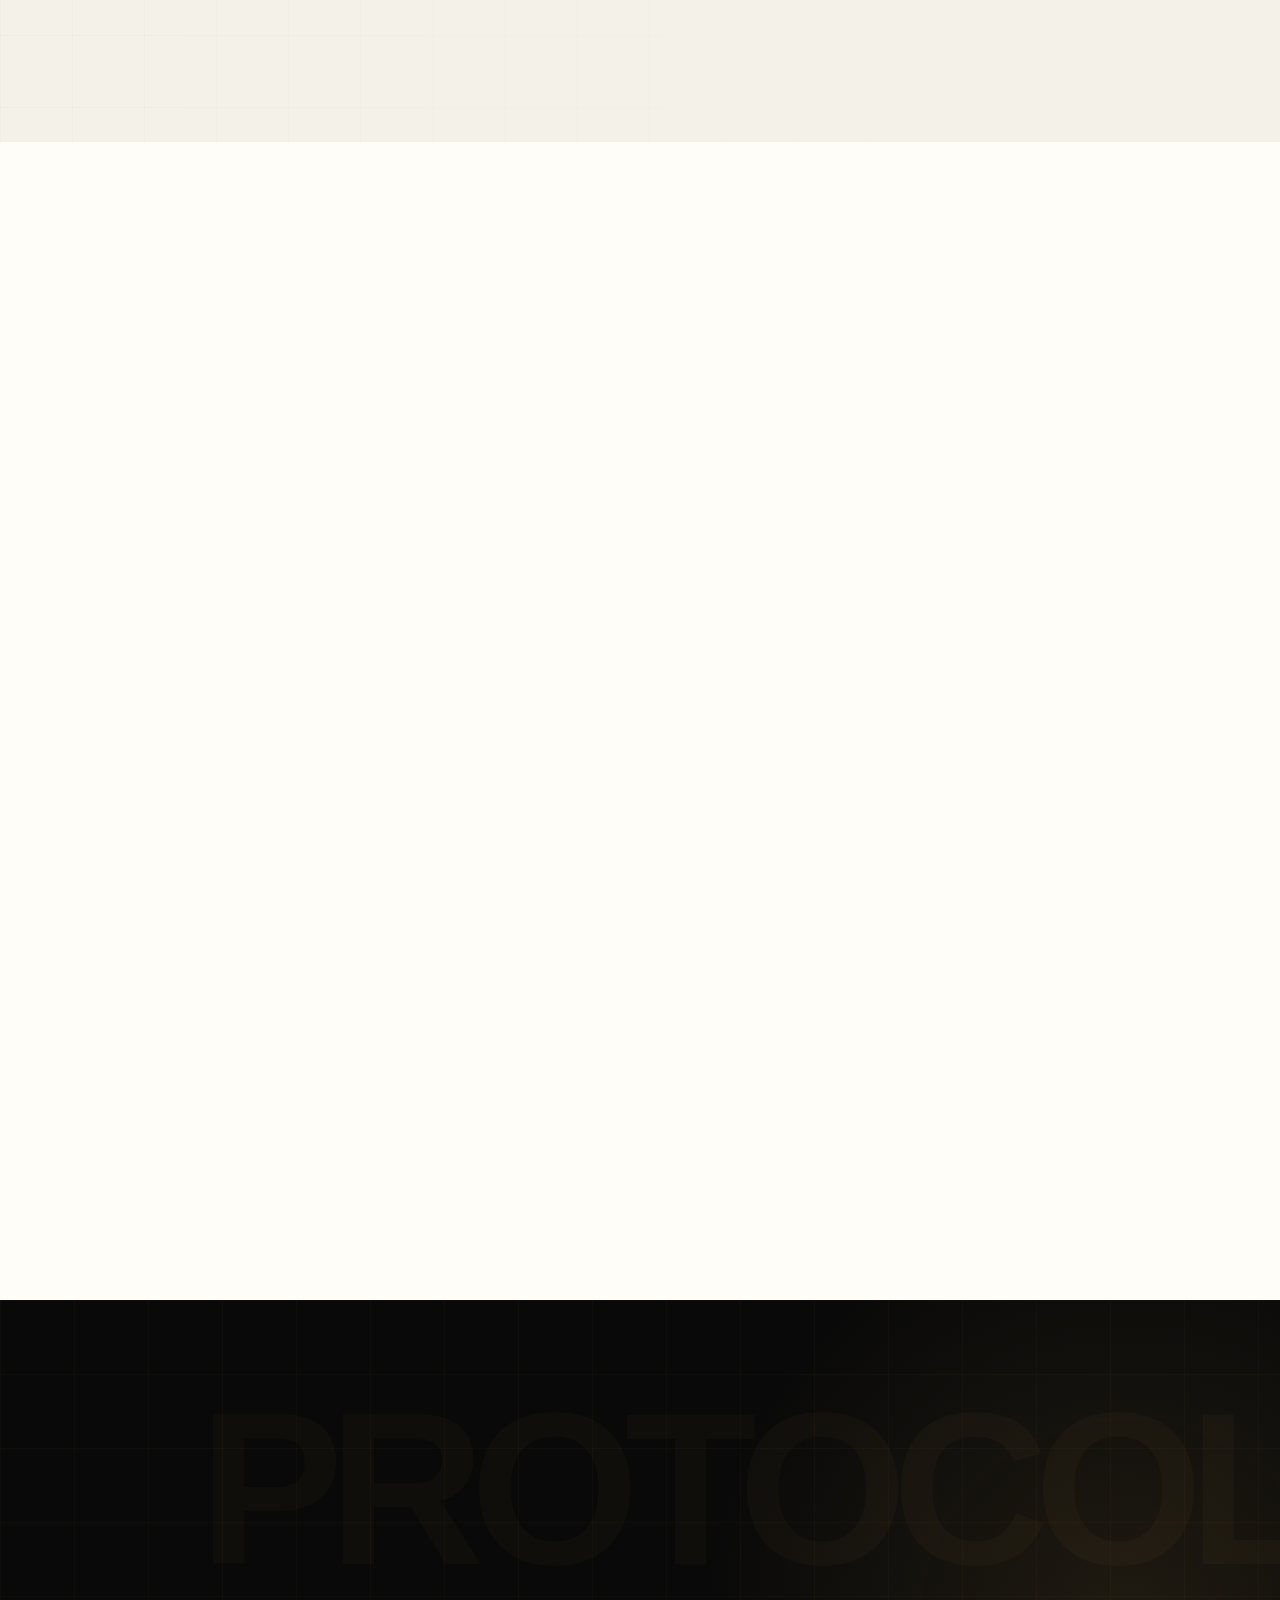
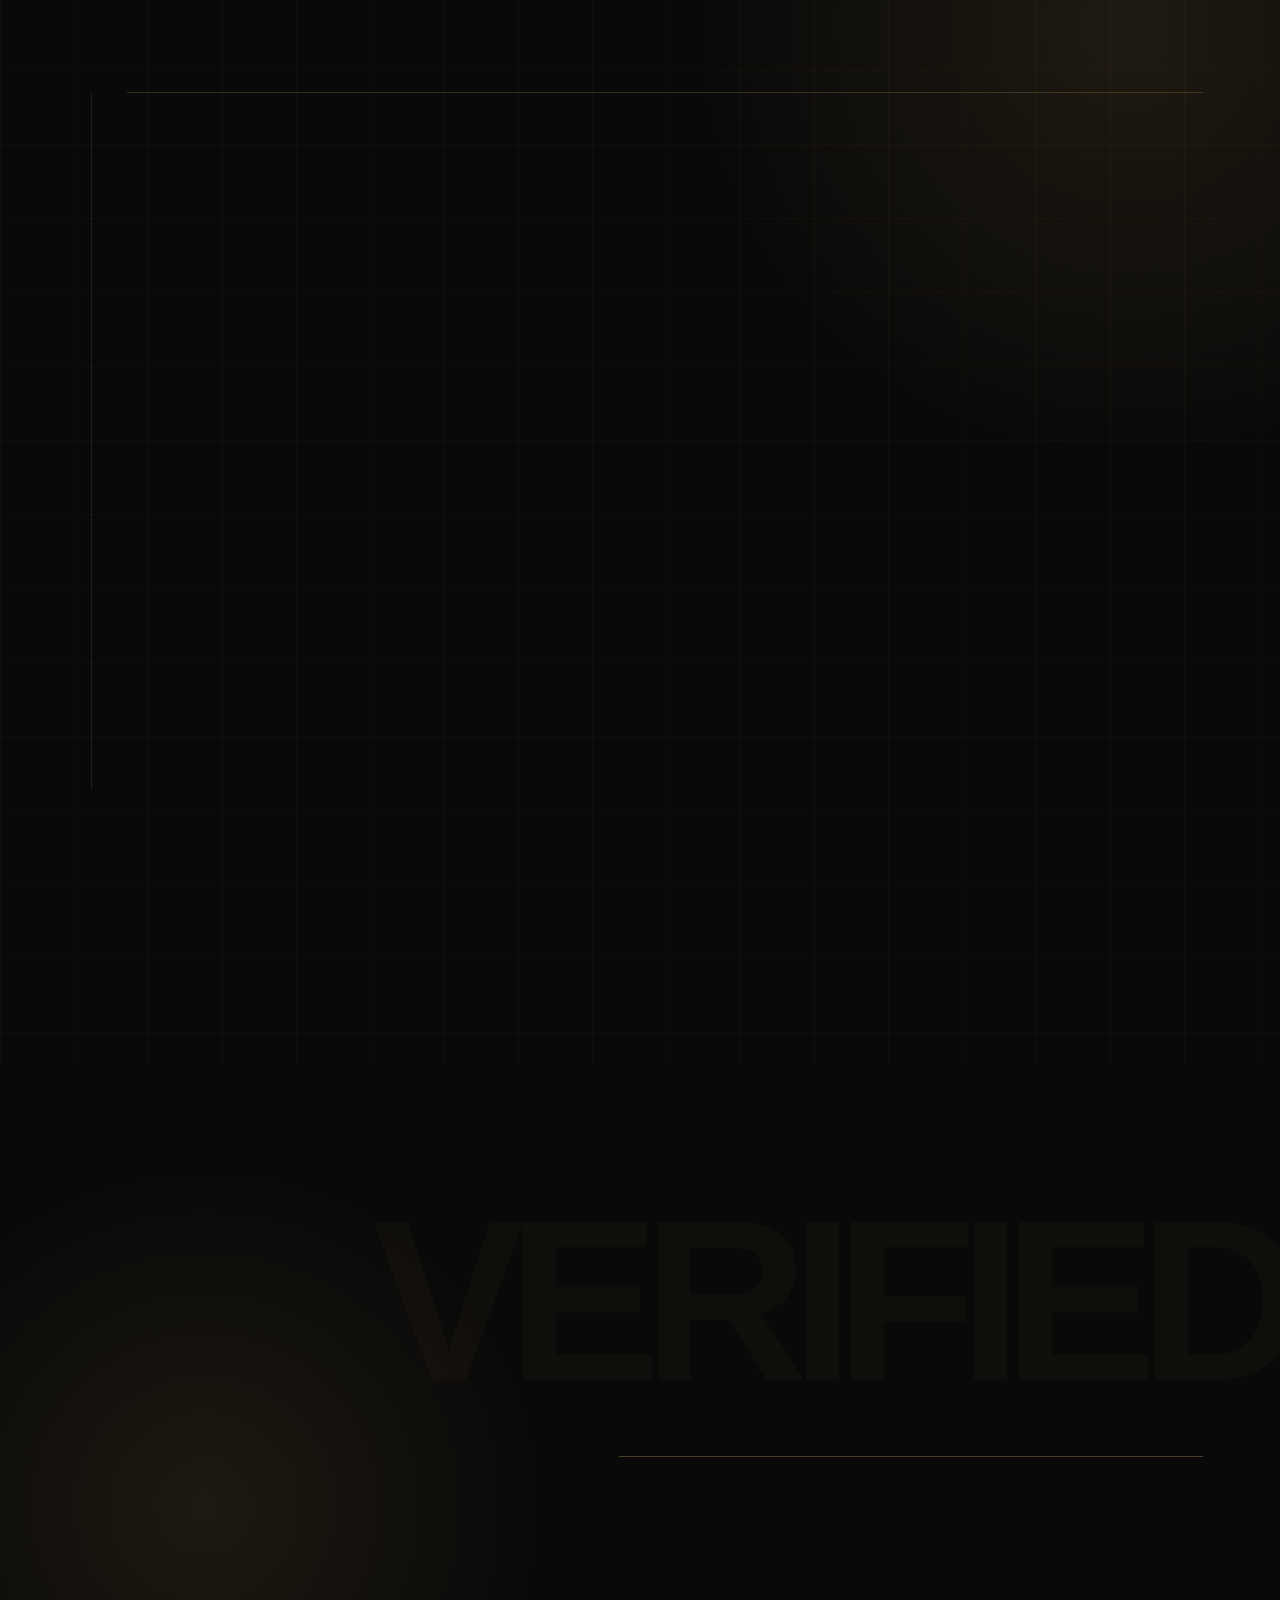
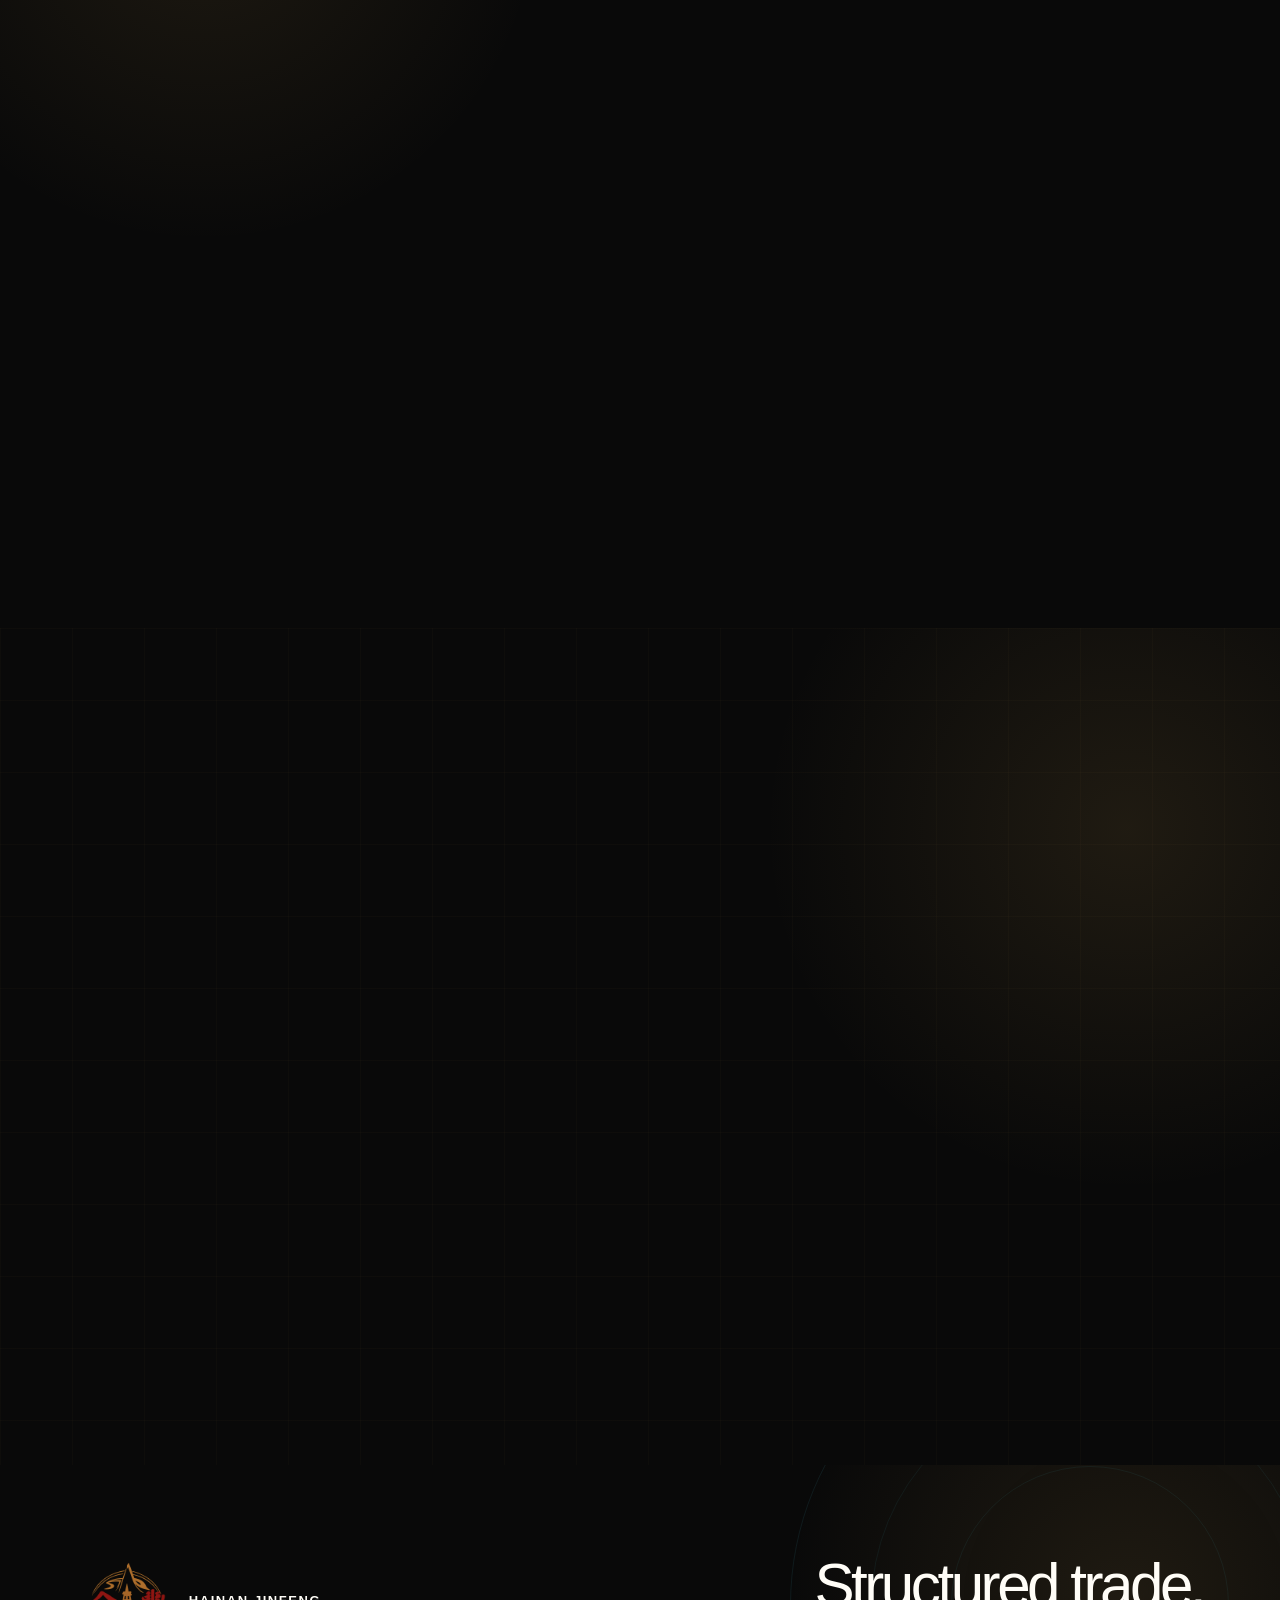
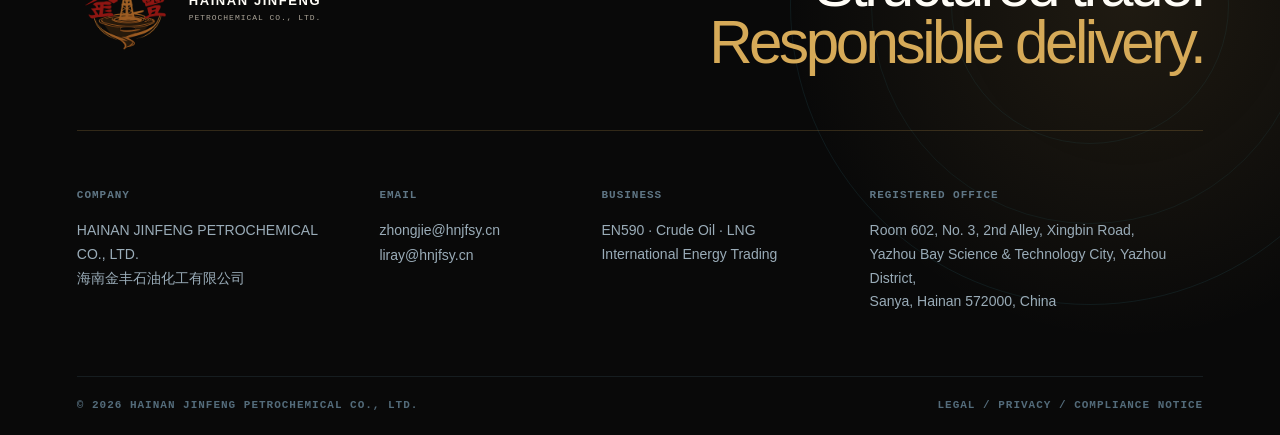
==== commit 5d3be7ea: "update" ====
--- a/index.html
+++ b/index.html
@@ -1,5 +1,5 @@
-<!DOCTYPE html><html lang="en"><head><meta charSet="utf-8"/><meta name="viewport" content="width=device-width, initial-scale=1"/><link rel="preload" as="image" href="/jinfeng-logo.png"/><link rel="stylesheet" href="/assets/index-CIxs2YG2.css" data-rsc-css-href="/assets/index-CIxs2YG2.css" data-precedence="vite-rsc/importer-resources"/><link rel="modulepreload" href="/assets/layout-segment-context-BCULPOBA.js" crossorigin=""/><link rel="modulepreload" href="/assets/rolldown-runtime-S-ySWqyJ.js" crossorigin=""/><link rel="modulepreload" href="/assets/index-C1_-qQZA.js" crossorigin=""/><link rel="modulepreload" href="/assets/framework-DjPHiq1u.js" crossorigin=""/><link rel="modulepreload" href="/assets/page-DBCHe0uH.js" crossorigin=""/><title>HAINAN JINFENG PETROCHEMICAL CO., LTD. | Energy Intelligence &amp; Trade Delivery</title><meta name="description" content="Structured EN590, crude oil and LNG trading solutions for qualified global buyers."/><meta property="og:title" content="HAINAN JINFENG PETROCHEMICAL CO., LTD. | Energy Intelligence &amp; Trade Delivery"/><meta property="og:description" content="Structured energy trading solutions for qualified global buyers."/><meta property="og:image" content="https://hnjfsy.cn/og.png"/><meta property="og:image:width" content="1733"/><meta property="og:image:height" content="908"/><meta property="og:image:alt" content="Hainan Jinfeng Petrochemical — Energy, Trade, Delivery"/><meta name="twitter:card" content="summary_large_image"/><meta name="twitter:title" content="HAINAN JINFENG PETROCHEMICAL CO., LTD. | Energy Intelligence &amp; Trade Delivery"/><meta name="twitter:description" content="Structured energy trading solutions for qualified global buyers."/><meta name="twitter:image" content="https://hnjfsy.cn/og.png"/><link rel="shortcut icon" href="https://hnjfsy.cn/jinfeng-logo.png"/><link rel="icon" href="https://hnjfsy.cn/jinfeng-logo.png"/><link rel="apple-touch-icon" href="https://hnjfsy.cn/jinfeng-logo.png"/><script>self.__VINEXT_RSC_PARAMS__={}</script><script>self.__VINEXT_RSC_NAV__={"pathname":"/","searchParams":[]}</script><link rel="modulepreload" href="/assets/index-C1_-qQZA.js" />
+<!DOCTYPE html><html lang="en"><head><meta charSet="utf-8"/><meta name="viewport" content="width=device-width, initial-scale=1"/><link rel="preload" as="image" href="/jinfeng-logo.png"/><link rel="stylesheet" href="/assets/index-CIO3S5Pn.css" data-rsc-css-href="/assets/index-CIO3S5Pn.css" data-precedence="vite-rsc/importer-resources"/><link rel="modulepreload" href="/assets/layout-segment-context-BCULPOBA.js" crossorigin=""/><link rel="modulepreload" href="/assets/rolldown-runtime-S-ySWqyJ.js" crossorigin=""/><link rel="modulepreload" href="/assets/index-C1_-qQZA.js" crossorigin=""/><link rel="modulepreload" href="/assets/framework-DjPHiq1u.js" crossorigin=""/><link rel="modulepreload" href="/assets/page-DBCHe0uH.js" crossorigin=""/><title>HAINAN JINFENG PETROCHEMICAL CO., LTD. | Energy Intelligence &amp; Trade Delivery</title><meta name="description" content="Structured EN590, crude oil and LNG trading solutions for qualified global buyers."/><meta property="og:title" content="HAINAN JINFENG PETROCHEMICAL CO., LTD. | Energy Intelligence &amp; Trade Delivery"/><meta property="og:description" content="Structured energy trading solutions for qualified global buyers."/><meta property="og:image" content="https://hnjfsy.cn/og.png"/><meta property="og:image:width" content="1733"/><meta property="og:image:height" content="908"/><meta property="og:image:alt" content="Hainan Jinfeng Petrochemical — Energy, Trade, Delivery"/><meta name="twitter:card" content="summary_large_image"/><meta name="twitter:title" content="HAINAN JINFENG PETROCHEMICAL CO., LTD. | Energy Intelligence &amp; Trade Delivery"/><meta name="twitter:description" content="Structured energy trading solutions for qualified global buyers."/><meta name="twitter:image" content="https://hnjfsy.cn/og.png"/><link rel="shortcut icon" href="https://hnjfsy.cn/jinfeng-logo.png"/><link rel="icon" href="https://hnjfsy.cn/jinfeng-logo.png"/><link rel="apple-touch-icon" href="https://hnjfsy.cn/jinfeng-logo.png"/><script>self.__VINEXT_RSC_PARAMS__={}</script><script>self.__VINEXT_RSC_NAV__={"pathname":"/","searchParams":[]}</script><link rel="modulepreload" href="/assets/index-C1_-qQZA.js" />
 </head><body><main><header class="nav-shell"><a class="brand" href="#top" aria-label="Hainan Jinfeng Petrochemical home"><img class="brand-logo" src="/jinfeng-logo.png" alt=""/><span class="brand-copy">HAINAN JINFENG<small>PETROCHEMICAL CO., LTD.</small></span></a><nav aria-label="Primary navigation"><a href="/about">About Jinfeng</a><a href="#capability">Capability</a><a href="#process">Protocol</a><a href="/trade-terms">Trade terms</a></nav><div class="language-switch" role="group" aria-label="Choose language"><button type="button" class="is-active" aria-pressed="true">EN</button><button type="button" class="" aria-pressed="false">简</button><button type="button" class="" aria-pressed="false">繁</button></div><a class="nav-cta" href="#inquiry"><span>Start inquiry</span><b aria-hidden="true">↗</b></a></header><section class="hero" id="top"><div class="global-grid" aria-hidden="true"></div><div class="scan-beam" aria-hidden="true"></div><div class="hero-content"><p class="hero-kicker"><span class="status-dot"></span>HAINAN / CHINA / GLOBAL ENERGY MARKETS</p><h1 aria-label="Hainan Jinfeng Petrochemical. Global energy trade partner." data-locale="en"><span class="hero-line-wrap "><span class="hero-line">HAINAN JINFENG</span></span><span class="hero-line-wrap accent-row hero-company-line"><span class="hero-line">PETROCHEMICAL CO., LTD.</span></span><span class="hero-line-wrap "><span class="hero-line">GLOBAL ENERGY</span></span><span class="hero-line-wrap "><span class="hero-line">TRADE PARTNER</span></span></h1><p class="hero-copy">A structured trading interface connecting qualified energy buyers with verified supply channels across Asia and global markets.</p><div class="hero-actions"><a class="primary-button" href="#inquiry">Initiate qualified inquiry<!-- --> <span>↗</span></a><a class="ghost-button" href="#capability">Explore supply matrix<!-- --> <span>↓</span></a></div><div class="hero-slogan" aria-label="金拓能源，丰通四海。"><strong>金拓能源，丰通四海。</strong><span>Expanding energy routes. Connecting global markets.</span></div></div><aside class="hero-panel" aria-label="Global trade network status"><div class="panel-top"><span>JF / NETWORK MATRIX</span><span class="live-label">LIVE SYSTEM</span></div><div class="radar"><div class="radar-grid"></div><div class="orbit orbit-a"><i class="node node-one"></i><i class="node node-two"></i></div><div class="orbit orbit-b"><i class="node node-three"></i></div><div class="energy-core"><span>JF</span><small>HUB 18.24°N</small></div><div class="route route-one"></div><div class="route route-two"></div></div><div class="panel-metrics"><div><small>ROUTES</small><strong>ASIA · ME · EU</strong></div><div><small>MODE</small><strong>VERIFIED</strong></div><div><small>STATUS</small><strong class="online">● ONLINE</strong></div></div></aside><div class="hero-index" aria-hidden="true"><span>JF / 001</span><span>SCROLL TO ENTER SYSTEM</span></div></section><section class="signal-bar" aria-label="Company capability summary"><div><span>0<!-- -->1</span><p>International energy trading</p><b>CORE SYSTEM</b></div><div><span>0<!-- -->2</span><p>Asia · Middle East · Europe</p><b>ACTIVE CORRIDORS</b></div><div><span>0<!-- -->3</span><p>Import &amp; export qualified</p><b>TRADE CAPABILITY</b></div><div><span>0<!-- -->4</span><p>Independent Q&amp;Q inspection</p><b>PROOF PROTOCOL</b></div></section><section class="company-intro reveal-section"><div class="company-intro-grid" aria-hidden="true"></div><div class="company-intro-copy"><div class="section-label" data-reveal="true"><span>00</span><p>COMPANY PROFILE</p><i></i><b>BUILT IN HAINAN · CONNECTED GLOBALLY</b></div><h2 data-reveal="true">A Hainan energy company<br/><em>built for global delivery.</em></h2><p data-reveal="true">Founded in 2021 with registered capital of RMB 910 million, HAINAN JINFENG PETROCHEMICAL CO., LTD. provides international energy and petrochemical supply-chain services for qualified buyers, industrial clients and long-term partners.</p><div class="company-intro-actions" data-reveal="true"><a class="primary-button" href="/about">Explore our company<!-- --> <span>↗</span></a><a class="company-text-link" href="/trade-terms">Decode trade terms<!-- --> <span>→</span></a></div></div><figure class="company-profile-media" data-reveal="true"><img src="/jinfeng-tanker-profile.png" alt="Oil tanker sailing through an international shipping lane" loading="lazy" decoding="async"/></figure></section><section class="section capability reveal-section" id="capability"><div class="section-label" data-reveal="true"><span>01</span><p>SUPPLY MATRIX</p><i></i><b>THREE CORE PRODUCT CHANNELS</b></div><div class="section-heading"><h2 data-reveal="true">Energy products,<br/><em>structured for movement.</em></h2><p data-reveal="true">Commercial terms, origin, volume and delivery windows are validated per transaction after counterparty and supply-side review.</p></div><div class="product-grid"><article class="product-card tone-cyan" data-reveal="true"><div class="card-head"><span>01</span><b>CHANNEL<!-- --> / <!-- -->EN590</b><i>● ACTIVE</i></div><div class="product-signal" aria-hidden="true"><span class="signal-ring"></span><strong>EN590</strong><small>10 PPM</small></div><h3>Ultra-low sulphur diesel</h3><p>Structured diesel sourcing for qualified buyers, with delivery terms and inspection protocols aligned per transaction.</p><div class="tag-row"><span>CIF</span><span>FOB</span><span>TTT</span></div><a href="#inquiry">Request availability<!-- --> <span>↗</span></a></article><article class="product-card tone-gold" data-reveal="true"><div class="card-head"><span>02</span><b>CHANNEL<!-- --> / <!-- -->CRUDE</b><i>● ACTIVE</i></div><div class="product-signal" aria-hidden="true"><span class="signal-ring"></span><strong>CRUDE</strong><small>SPOT / TERM</small></div><h3>Crude oil programmes</h3><p>Transaction-specific crude oil routes, coordinated through verified mandates and compliant supply channels.</p><div class="tag-row"><span>CIF</span><span>FOB</span><span>VESSEL</span></div><a href="#inquiry">Request availability<!-- --> <span>↗</span></a></article><article class="product-card tone-blue" data-reveal="true"><div class="card-head"><span>03</span><b>CHANNEL<!-- --> / <!-- -->LNG</b><i>● ACTIVE</i></div><div class="product-signal" aria-hidden="true"><span class="signal-ring"></span><strong>LNG</strong><small>DES / FOB</small></div><h3>Liquefied natural gas</h3><p>LNG supply coordination for approved counterparties across Asian and international delivery corridors.</p><div class="tag-row"><span>DES</span><span>FOB</span><span>TERM</span></div><a href="#inquiry">Request availability<!-- --> <span>↗</span></a></article></div><div class="disclosure" data-reveal="true"><span>DATA POLICY</span><p>No public allocation claim is made. Confirmed capability and proof documents are released only through the agreed compliance process.</p></div></section><section class="protocol reveal-section" id="process"><div class="protocol-backdrop" aria-hidden="true">PROTOCOL</div><div class="section protocol-inner"><div class="section-label light-label" data-reveal="true"><span>02</span><p>TRANSACTION PROTOCOL</p><i></i><b>MANDATE TO DELIVERY</b></div><div class="section-heading protocol-heading"><h2 data-reveal="true">One verified path.<br/><em>Zero ambiguity.</em></h2><p data-reveal="true">A document-led operating sequence designed for qualified counterparties and transaction-specific requirements.</p></div><div class="flow-layout"><div class="flow-rail" aria-hidden="true"><span class="flow-progress"></span></div><div class="flow-list"><article data-reveal="true"><span class="flow-number">01</span><div><small>INTAKE</small><h3>Mandate intake</h3></div><p>Submit an LOI or ICPO with product, quantity, destination and preferred commercial terms.</p><b>↗</b></article><article data-reveal="true"><span class="flow-number">02</span><div><small>VERIFY</small><h3>Supply validation</h3></div><p>Availability, specification and the proposed supply route are checked with the allocation side.</p><b>↗</b></article><article data-reveal="true"><span class="flow-number">03</span><div><small>ALIGN</small><h3>Terms &amp; SPA</h3></div><p>Both parties align on procedure, pricing basis, inspection and the sales agreement.</p><b>↗</b></article><article data-reveal="true"><span class="flow-number">04</span><div><small>CLEAR</small><h3>Compliance gate</h3></div><p>KYC, corporate documents and banking capability are reviewed before performance.</p><b>↗</b></article><article data-reveal="true"><span class="flow-number">05</span><div><small>PROVE</small><h3>Inspection</h3></div><p>Quantity and quality are verified under the agreed independent inspection protocol.</p><b>↗</b></article><article data-reveal="true"><span class="flow-number">06</span><div><small>DELIVER</small><h3>Delivery &amp; settlement</h3></div><p>Shipping, title transfer, documentation and settlement follow the executed SPA.</p><b>↗</b></article></div></div><div class="term-console" data-reveal="true"><span>SUPPORTED STRUCTURES</span><div><strong>CIF</strong><small>Cost, Insurance &amp; Freight</small></div><div><strong>FOB</strong><small>Free on Board</small></div><div><strong>DES</strong><small>Delivered Ex Ship</small></div><div><strong>TTT / TTO</strong><small>Subject to verification</small></div></div></div></section><section class="section proof reveal-section" id="compliance"><div class="section-label" data-reveal="true"><span>03</span><p>PROOF LAYER</p><i></i><b>CONTROLLED DOCUMENT ACCESS</b></div><div class="section-heading"><h2 data-reveal="true">Trust is not claimed.<br/><em>It is verified.</em></h2><p data-reveal="true">Sensitive corporate and transaction records are protected, then released at the correct stage of a qualified inquiry.</p></div><div class="proof-layout"><div class="proof-console" data-reveal="true"><div class="console-head"><span>JF / SECURE DATA ROOM</span><b>ACCESS CONTROLLED</b></div><div class="proof-seal"><span>JF</span><div><strong>CORPORATE</strong><strong>VERIFICATION</strong><small>HAINAN · CHINA</small></div></div><div class="hash-lines" aria-hidden="true"><span></span><span></span><span></span><span></span></div><div class="console-foot"><span>DOCUMENT CLASS / CONTROLLED</span><span>STATUS / READY</span></div></div><div class="proof-list"><article data-reveal="true"><span>0<!-- -->1</span><div><h3>Corporate identity</h3><p>Business licence and incorporation records</p></div><b>VERIFIABLE</b></article><article data-reveal="true"><span>0<!-- -->2</span><div><h3>Trading qualification</h3><p>Import and export credentials available for review</p></div><b>VERIFIABLE</b></article><article data-reveal="true"><span>0<!-- -->3</span><div><h3>Transaction authority</h3><p>Mandates and authorisations validated for each route</p></div><b>VERIFIABLE</b></article><article data-reveal="true"><span>0<!-- -->4</span><div><h3>Independent inspection</h3><p>SGS or equivalent Q&amp;Q protocol where agreed</p></div><b>VERIFIABLE</b></article><article data-reveal="true"><span>0<!-- -->5</span><div><h3>Banking capability</h3><p>Settlement instruments checked under signed terms</p></div><b>VERIFIABLE</b></article></div></div><aside class="access-note" data-reveal="true"><span>ACCESS POLICY</span><p>Samples may be redacted. Full documents and supply-side materials are not distributed publicly and remain subject to KYC, authorisation and transaction stage.</p></aside></section><section class="inquiry-section reveal-section" id="inquiry"><div class="inquiry-intro"><div class="section-label light-label" data-reveal="true"><span>04</span><p>QUALIFIED INQUIRY</p><i></i></div><h2 data-reveal="true">Define the mandate.<br/><em>We map the route.</em></h2><p data-reveal="true">Provide product, volume, destination and commercial parameters. Our trading team will review fit and return the correct verification path.</p><div class="response-window" data-reveal="true"><strong>1—2</strong><span>BUSINESS DAYS</span><small>TYPICAL INITIAL RESPONSE</small></div></div><div data-reveal="true"><form class="inquiry-form"><div class="form-console-head"><span>MANDATE INPUT / 04</span><b>SECURE CHANNEL</b></div><div class="form-row"><label><span>01 / PRODUCT</span><select name="product" required=""><option value="" disabled="" selected="">Select product</option><option value="EN590 Diesel">EN590 Diesel</option><option value="Crude Oil">Crude Oil</option><option value="LNG">LNG</option></select></label><label><span>02 / QUANTITY</span><input required="" placeholder="e.g. 100,000 MT" name="quantity"/></label></div><div class="form-row"><label><span>03 / DESTINATION</span><input required="" placeholder="Country / discharge port" name="destination"/></label><label><span>04 / DELIVERY</span><select name="delivery" required=""><option value="" disabled="" selected="">Select term</option><option>CIF</option><option>FOB</option><option>DES</option><option>TTT / TTO</option></select></label></div><div class="form-row"><label><span>05 / PAYMENT</span><select name="payment" required=""><option value="" disabled="" selected="">Select instrument</option><option>DLC</option><option>SBLC</option><option>TT / MT103</option><option value="To be discussed">To be discussed</option></select></label><label><span>06 / COMPANY</span><input required="" placeholder="Legal company name" name="company"/></label></div><div class="form-row"><label><span>07 / CONTACT NAME</span><input required="" placeholder="Full name" name="name"/></label><label><span>08 / BUSINESS EMAIL</span><input required="" type="email" placeholder="name@company.com" name="email"/></label></div><label><span>09 / ADDITIONAL NOTES</span><textarea name="notes" rows="3" placeholder="Origin preference, target date, inspection or other requirements"></textarea></label><label class="consent"><input type="checkbox" required=""/><span>I confirm I represent a qualified buyer or authorised mandate and consent to compliance review.</span></label><button type="submit">Generate inquiry email<!-- --> <span>↗</span></button></form></div></section><footer id="contact"><div class="footer-orbit" aria-hidden="true"></div><div class="footer-heading"><a class="brand" href="#top" aria-label="Hainan Jinfeng Petrochemical home"><img class="brand-logo" src="/jinfeng-logo.png" alt=""/><span class="brand-copy">HAINAN JINFENG<small>PETROCHEMICAL CO., LTD.</small></span></a><h2>Structured trade.<br/><em>Responsible delivery.</em></h2></div><div class="footer-grid"><div><small>COMPANY</small><p>HAINAN JINFENG PETROCHEMICAL CO., LTD.<br/>海南金丰石油化工有限公司</p></div><div><small>EMAIL</small><a href="mailto:zhongjie@hnjfsy.cn">zhongjie@hnjfsy.cn</a><a href="mailto:liray@hnjfsy.cn">liray@hnjfsy.cn</a></div><div><small>BUSINESS</small><p class="preserve-lines">EN590 · Crude Oil · LNG
 International Energy Trading</p></div><div><small>REGISTERED OFFICE</small><p class="preserve-lines">Room 602, No. 3, 2nd Alley, Xingbin Road,
 Yazhou Bay Science &amp; Technology City, Yazhou District,
-Sanya, Hainan 572000, China</p></div></div><div class="footer-legal"><span>© 2026 HAINAN JINFENG PETROCHEMICAL CO., LTD.</span><span>LEGAL / PRIVACY / COMPLIANCE NOTICE</span></div></footer></main><script id="_R_">import("/assets/index-C1_-qQZA.js")</script></body></html><script>self.__VINEXT_RSC_CHUNKS__=self.__VINEXT_RSC_CHUNKS__||[];self.__VINEXT_RSC_CHUNKS__.push("2:I[\"8c0f216c4604\",[],\"Children\",1]\n3:I[\"15c18cfaeeff\",[],\"LayoutSegmentProvider\",1]\n4:I[\"8c0f216c4604\",[],\"Slot\",1]\n5:I[\"593f344dc510\",[],\"RedirectBoundary\",1]\n:HL[\"/assets/index-CIxs2YG2.css\",\"style\"]\n")</script><script>self.__VINEXT_RSC_CHUNKS__=self.__VINEXT_RSC_CHUNKS__||[];self.__VINEXT_RSC_CHUNKS__.push("0:{\"__route\":\"route:/\",\"__interceptionContext\":null,\"__layoutIds\":[\"layout:/\"],\"__rootLayout\":\"/\",\"page:/\":\"$L1\",\"layout:/\":[[[[\"$\",\"link\",\"css:/assets/index-CIxs2YG2.css\",{\"rel\":\"stylesheet\",\"precedence\":\"vite-rsc/importer-resources\",\"href\":\"/assets/index-CIxs2YG2.css\",\"data-rsc-css-href\":\"/assets/index-CIxs2YG2.css\"}],\"$undefined\"],[\"$\",\"html\",null,{\"lang\":\"en\",\"children\":[\"$\",\"body\",null,{\"children\":[\"$\",\"$L2\",null,{}]}]}]],null],\"route:/\":[[[\"$\",\"meta\",null,{\"charSet\":\"utf-8\"}],[[\"$\",\"title\",\"0\",{\"children\":\"HAINAN JINFENG PETROCHEMICAL CO., LTD. | Energy Intelligence \u0026 Trade Delivery\"}],[\"$\",\"meta\",\"1\",{\"name\":\"description\",\"content\":\"Structured EN590, crude oil and LNG trading solutions for qualified global buyers.\"}],[\"$\",\"meta\",\"2\",{\"property\":\"og:title\",\"content\":\"HAINAN JINFENG PETROCHEMICAL CO., LTD. | Energy Intelligence \u0026 Trade Delivery\"}],[\"$\",\"meta\",\"3\",{\"property\":\"og:description\",\"content\":\"Structured energy trading solutions for qualified global buyers.\"}],[\"$\",\"meta\",\"4\",{\"property\":\"og:image\",\"content\":\"https://hnjfsy.cn/og.png\"}],[\"$\",\"meta\",\"5\",{\"property\":\"og:image:width\",\"content\":\"1733\"}],[\"$\",\"meta\",\"6\",{\"property\":\"og:image:height\",\"content\":\"908\"}],[\"$\",\"meta\",\"7\",{\"property\":\"og:image:alt\",\"content\":\"Hainan Jinfeng Petrochemical — Energy, Trade, Delivery\"}],[\"$\",\"meta\",\"8\",{\"name\":\"twitter:card\",\"content\":\"summary_large_image\"}],[\"$\",\"meta\",\"9\",{\"name\":\"twitter:title\",\"content\":\"HAINAN JINFENG PETROCHEMICAL CO., LTD. | Energy Intelligence \u0026 Trade Delivery\"}],[\"$\",\"meta\",\"10\",{\"name\":\"twitter:description\",\"content\":\"Structured energy trading solutions for qualified global buyers.\"}],[\"$\",\"meta\",\"11\",{\"name\":\"twitter:image\",\"content\":\"https://hnjfsy.cn/og.png\"}],[\"$\",\"link\",\"12\",{\"rel\":\"shortcut icon\",\"href\":\"https://hnjfsy.cn/jinfeng-logo.png\"}],[\"$\",\"link\",\"13\",{\"rel\":\"icon\",\"href\":\"https://hnjfsy.cn/jinfeng-logo.png\"}],[\"$\",\"link\",\"14\",{\"rel\":\"apple-touch-icon\",\"href\":\"https://hnjfsy.cn/jinfeng-logo.png\"}]],[[\"$\",\"meta\",\"0\",{\"name\":\"viewport\",\"content\":\"width=device-width, initial-scale=1\"}]]],[\"$\",\"$L3\",null,{\"segmentMap\":{\"children\":[]},\"children\":[\"$\",\"$L4\",null,{\"id\":\"layout:/\",\"parallelSlots\":\"$undefined\",\"children\":[\"$\",\"$L5\",null,{\"children\":[\"$\",\"$L3\",null,{\"segmentMap\":{\"children\":[]},\"children\":[\"$\",\"$L4\",null,{\"id\":\"page:/\"}]}]}]}]}]],\"__layoutFlags\":{\"layout:/\":\"s\"},\"__artifactCompatibility\":{\"schemaVersion\":1,\"graphVersion\":\"app-route-graph:4uhn5s1wvoptc\",\"deploymentVersion\":\"7faab470-2765-4902-9c95-3d8a2bcd7919\",\"appElementsSchemaVersion\":1,\"rscPayloadSchemaVersion\":1,\"rootBoundaryId\":\"/\",\"renderEpoch\":null}}\n")</script><script>self.__VINEXT_RSC_CHUNKS__=self.__VINEXT_RSC_CHUNKS__||[];self.__VINEXT_RSC_CHUNKS__.push("6:I[\"6efdf509a785\",[],\"default\",1]\n1:[\"$\",\"$L6\",null,{\"params\":\"$@7\",\"searchParams\":\"$@8\"}]\n")</script><script>self.__VINEXT_RSC_CHUNKS__=self.__VINEXT_RSC_CHUNKS__||[];self.__VINEXT_RSC_CHUNKS__.push("7:{}\n8:{}\n")</script><script>self.__VINEXT_RSC_DONE__=true</script>+Sanya, Hainan 572000, China</p></div></div><div class="footer-legal"><span>© 2026 HAINAN JINFENG PETROCHEMICAL CO., LTD.</span><span>LEGAL / PRIVACY / COMPLIANCE NOTICE</span></div></footer></main><script id="_R_">import("/assets/index-C1_-qQZA.js")</script></body></html><script>self.__VINEXT_RSC_CHUNKS__=self.__VINEXT_RSC_CHUNKS__||[];self.__VINEXT_RSC_CHUNKS__.push("2:I[\"8c0f216c4604\",[],\"Children\",1]\n3:I[\"15c18cfaeeff\",[],\"LayoutSegmentProvider\",1]\n4:I[\"8c0f216c4604\",[],\"Slot\",1]\n5:I[\"593f344dc510\",[],\"RedirectBoundary\",1]\n:HL[\"/assets/index-CIO3S5Pn.css\",\"style\"]\n")</script><script>self.__VINEXT_RSC_CHUNKS__=self.__VINEXT_RSC_CHUNKS__||[];self.__VINEXT_RSC_CHUNKS__.push("0:{\"__route\":\"route:/\",\"__interceptionContext\":null,\"__layoutIds\":[\"layout:/\"],\"__rootLayout\":\"/\",\"page:/\":\"$L1\",\"layout:/\":[[[[\"$\",\"link\",\"css:/assets/index-CIO3S5Pn.css\",{\"rel\":\"stylesheet\",\"precedence\":\"vite-rsc/importer-resources\",\"href\":\"/assets/index-CIO3S5Pn.css\",\"data-rsc-css-href\":\"/assets/index-CIO3S5Pn.css\"}],\"$undefined\"],[\"$\",\"html\",null,{\"lang\":\"en\",\"children\":[\"$\",\"body\",null,{\"children\":[\"$\",\"$L2\",null,{}]}]}]],null],\"route:/\":[[[\"$\",\"meta\",null,{\"charSet\":\"utf-8\"}],[[\"$\",\"title\",\"0\",{\"children\":\"HAINAN JINFENG PETROCHEMICAL CO., LTD. | Energy Intelligence \u0026 Trade Delivery\"}],[\"$\",\"meta\",\"1\",{\"name\":\"description\",\"content\":\"Structured EN590, crude oil and LNG trading solutions for qualified global buyers.\"}],[\"$\",\"meta\",\"2\",{\"property\":\"og:title\",\"content\":\"HAINAN JINFENG PETROCHEMICAL CO., LTD. | Energy Intelligence \u0026 Trade Delivery\"}],[\"$\",\"meta\",\"3\",{\"property\":\"og:description\",\"content\":\"Structured energy trading solutions for qualified global buyers.\"}],[\"$\",\"meta\",\"4\",{\"property\":\"og:image\",\"content\":\"https://hnjfsy.cn/og.png\"}],[\"$\",\"meta\",\"5\",{\"property\":\"og:image:width\",\"content\":\"1733\"}],[\"$\",\"meta\",\"6\",{\"property\":\"og:image:height\",\"content\":\"908\"}],[\"$\",\"meta\",\"7\",{\"property\":\"og:image:alt\",\"content\":\"Hainan Jinfeng Petrochemical — Energy, Trade, Delivery\"}],[\"$\",\"meta\",\"8\",{\"name\":\"twitter:card\",\"content\":\"summary_large_image\"}],[\"$\",\"meta\",\"9\",{\"name\":\"twitter:title\",\"content\":\"HAINAN JINFENG PETROCHEMICAL CO., LTD. | Energy Intelligence \u0026 Trade Delivery\"}],[\"$\",\"meta\",\"10\",{\"name\":\"twitter:description\",\"content\":\"Structured energy trading solutions for qualified global buyers.\"}],[\"$\",\"meta\",\"11\",{\"name\":\"twitter:image\",\"content\":\"https://hnjfsy.cn/og.png\"}],[\"$\",\"link\",\"12\",{\"rel\":\"shortcut icon\",\"href\":\"https://hnjfsy.cn/jinfeng-logo.png\"}],[\"$\",\"link\",\"13\",{\"rel\":\"icon\",\"href\":\"https://hnjfsy.cn/jinfeng-logo.png\"}],[\"$\",\"link\",\"14\",{\"rel\":\"apple-touch-icon\",\"href\":\"https://hnjfsy.cn/jinfeng-logo.png\"}]],[[\"$\",\"meta\",\"0\",{\"name\":\"viewport\",\"content\":\"width=device-width, initial-scale=1\"}]]],[\"$\",\"$L3\",null,{\"segmentMap\":{\"children\":[]},\"children\":[\"$\",\"$L4\",null,{\"id\":\"layout:/\",\"parallelSlots\":\"$undefined\",\"children\":[\"$\",\"$L5\",null,{\"children\":[\"$\",\"$L3\",null,{\"segmentMap\":{\"children\":[]},\"children\":[\"$\",\"$L4\",null,{\"id\":\"page:/\"}]}]}]}]}]],\"__layoutFlags\":{\"layout:/\":\"s\"},\"__artifactCompatibility\":{\"schemaVersion\":1,\"graphVersion\":\"app-route-graph:4uhn5s1wvoptc\",\"deploymentVersion\":\"81a71790-dcf0-4a7e-9679-53040b97fd4e\",\"appElementsSchemaVersion\":1,\"rscPayloadSchemaVersion\":1,\"rootBoundaryId\":\"/\",\"renderEpoch\":null}}\n")</script><script>self.__VINEXT_RSC_CHUNKS__=self.__VINEXT_RSC_CHUNKS__||[];self.__VINEXT_RSC_CHUNKS__.push("6:I[\"6efdf509a785\",[],\"default\",1]\n1:[\"$\",\"$L6\",null,{\"params\":\"$@7\",\"searchParams\":\"$@8\"}]\n")</script><script>self.__VINEXT_RSC_CHUNKS__=self.__VINEXT_RSC_CHUNKS__||[];self.__VINEXT_RSC_CHUNKS__.push("7:{}\n8:{}\n")</script><script>self.__VINEXT_RSC_DONE__=true</script>
